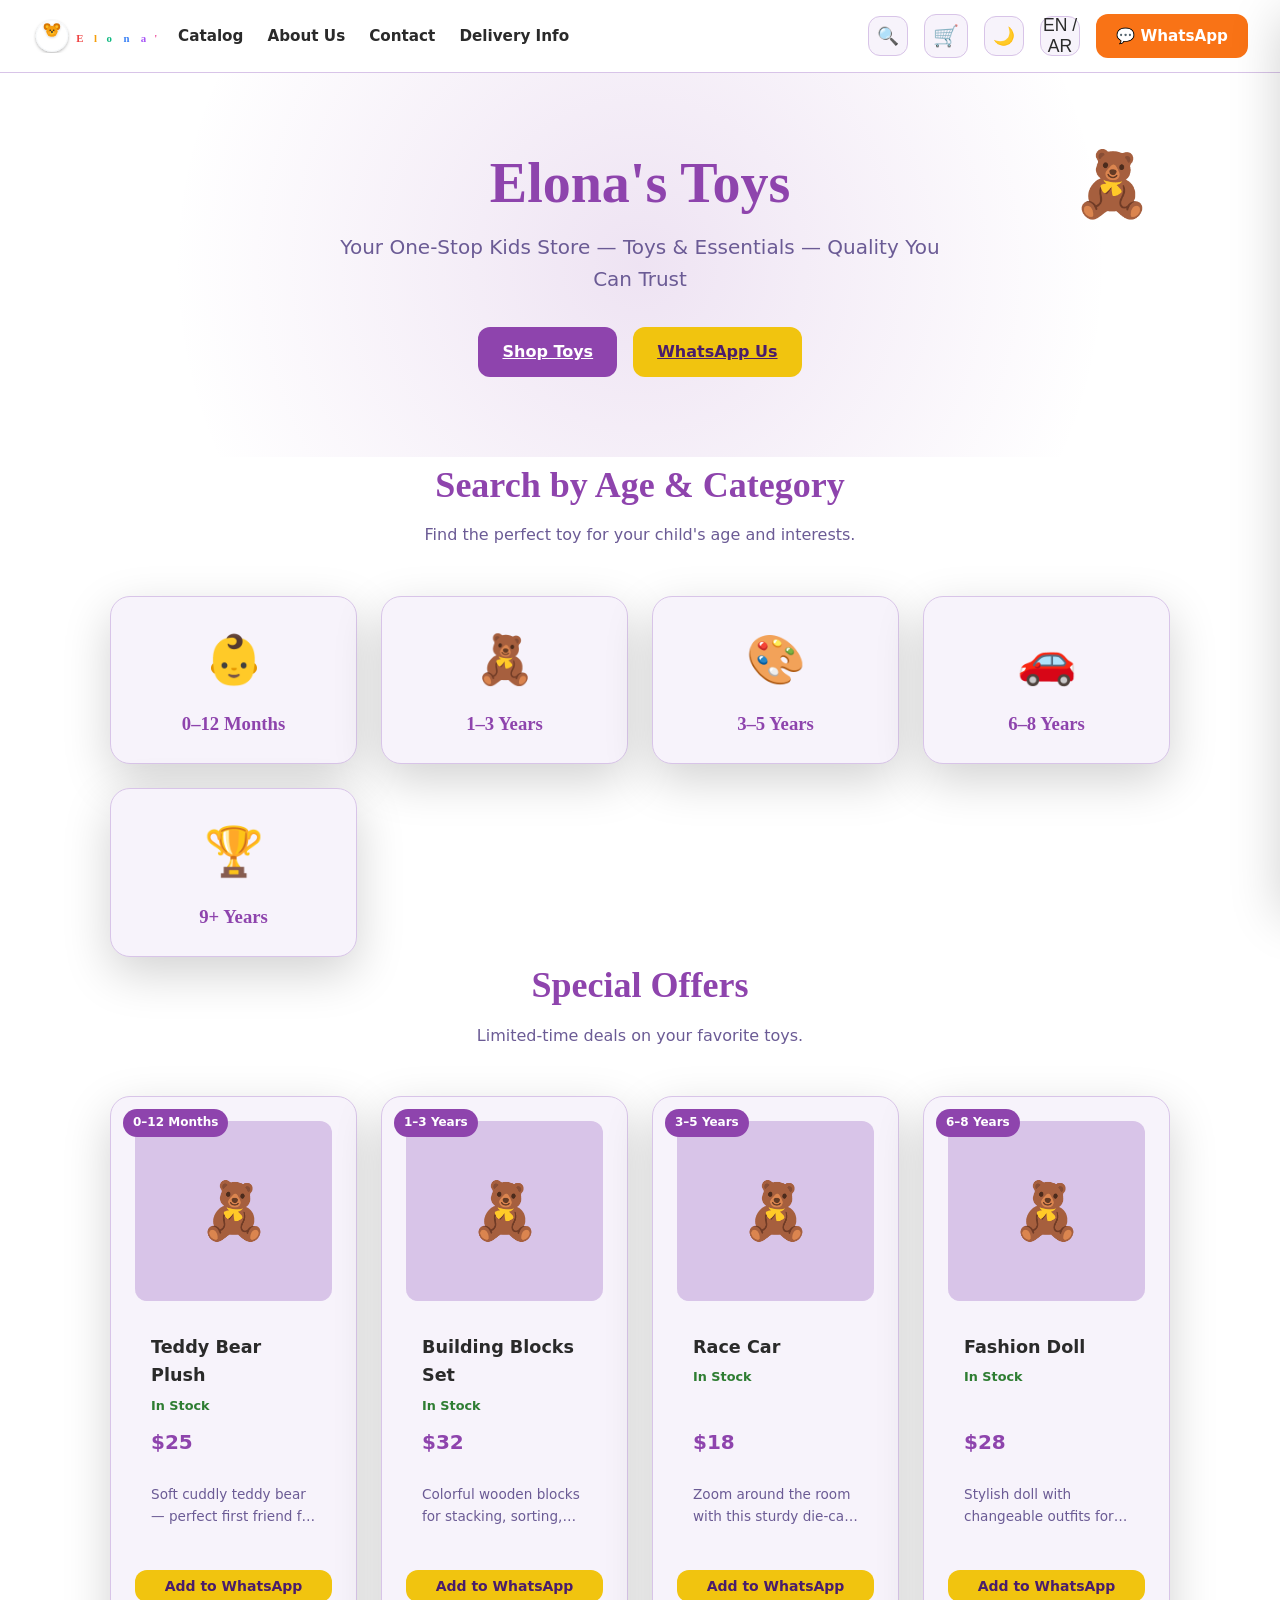
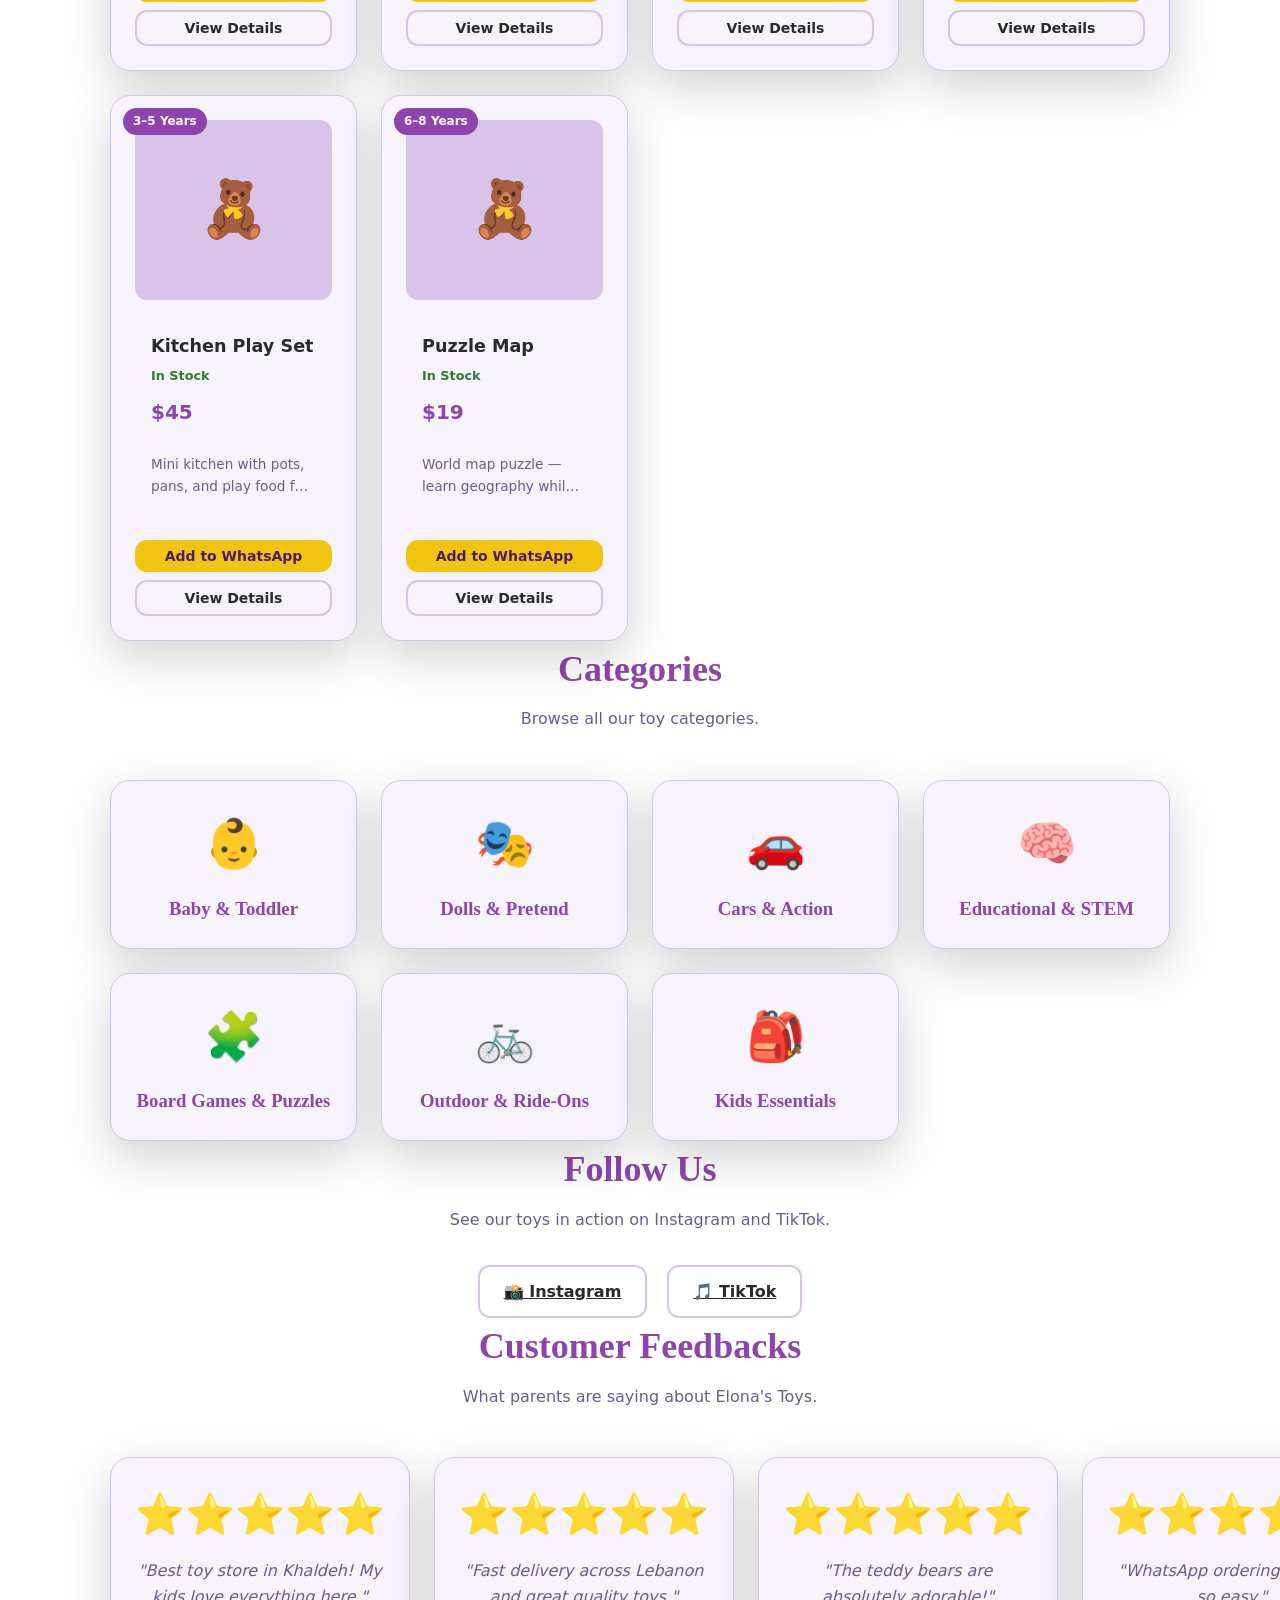
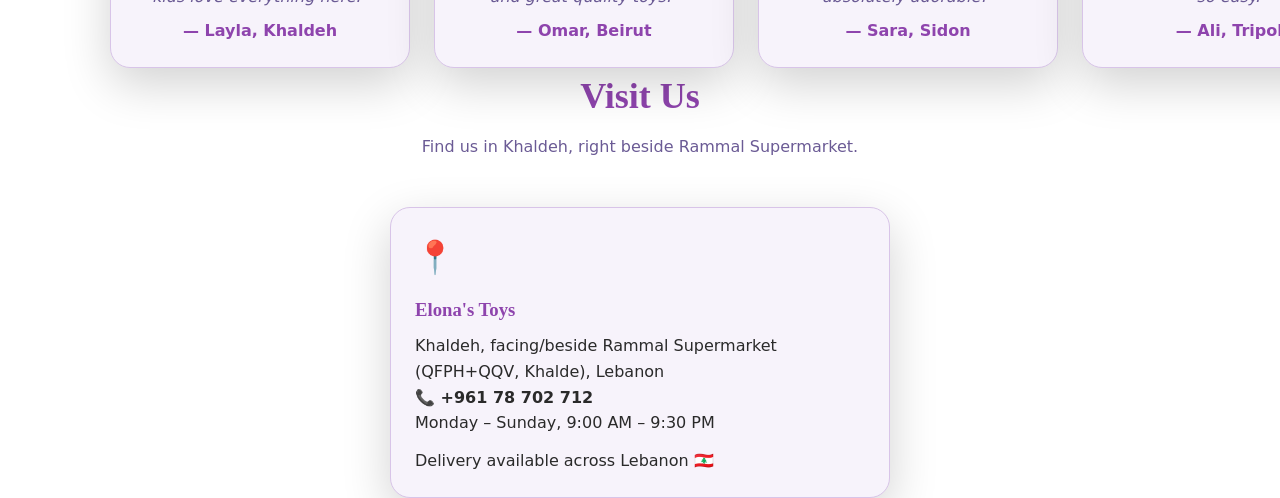
==== 02_PROJECTS/elonas-toys-website/index.html @ 21463b40 "feat: Prototype 8 — improved bear logo SVG, removed duplicated header text" ====
<!DOCTYPE html>
<html lang="en">
<head>
<meta charset="UTF-8">
<meta name="viewport" content="width=device-width, initial-scale=1.0">
<title>Elona's Toys — Your One-Stop Kids Store</title>
<link rel="preconnect" href="https://fonts.googleapis.com">
<link rel="preconnect" href="https://fonts.gstatic.com" crossorigin>
<link href="https://fonts.googleapis.com/css2?family=Permanent+Marker&family=Cairo:wght@400;700&family=Lalezar&display=swap" rel="stylesheet">
<link rel="stylesheet" href="style.css">
<link rel="icon" type="image/svg+xml" href="data:image/svg+xml,%3Csvg xmlns='http://www.w3.org/2000/svg' viewBox='0 0 100 100'%3E%3Ccircle cx='50' cy='50' r='45' fill='white'/%3E%3Ctext x='50' y='60' font-size='50' text-anchor='middle' font-family='Arial'%3E%3C%2Ftext%3E%3C%2Fsvg%3E">
</head>
<body>
<!-- Header -->
<header>
  <div class="header-left">
    <a href="index.html" class="logo">
      <img src="assets/logo.svg" alt="Elona's Toys logo">
    </a>
    <nav class="nav-links">
      <a href="catalog.html" data-i18n="nav.catalog">Catalog</a>
      <a href="about.html" data-i18n="nav.about">About Us</a>
      <a href="contact.html" data-i18n="nav.contact">Contact</a>
      <a href="delivery.html" data-i18n="nav.delivery">Delivery Info</a>
    </nav>
  </div>
  <div class="header-right">
    <button class="search-trigger" id="searchTrigger" title="Search">🔍</button>
    <div class="cart-badge" id="cartBadge" title="Your Cart">🛒<span class="cart-count" id="cartCount">0</span></div>
    <button class="theme-toggle" id="themeToggle" title="Dark/Light Mode">🌙</button>
    <button class="lang-toggle" id="langToggle" title="English / Arabic">EN / AR</button>
    <a href="https://wa.me/96178702712" class="whatsapp-cta" target="_blank">💬 WhatsApp</a>
    <button class="mobile-menu-toggle" title="Menu">☰</button>
  </div>
</header>

<!-- Hero -->
<section class="hero">
  <div class="hero-bg"></div>
  <div class="hero-content">
    <h1 data-i18n="hero.title">Elona's Toys</h1>
    <p data-i18n="hero.tagline">Your One-Stop Kids Store — Toys & Essentials — Quality You Can Trust</p>
    <div class="hero-actions">
      <a href="catalog.html" class="btn btn-primary" data-i18n="hero.shop">Shop Toys</a>
      <a href="https://wa.me/96178702712" class="btn btn-accent" target="_blank" data-i18n="hero.whatsapp">WhatsApp Us</a>
    </div>
  </div>
  <div class="mascot-bob">🧸</div>
</section>

<!-- Search by Age & Category -->
<section class="py-48 container">
  <div class="section-header mb-48">
    <h2 data-i18n="section.search">Search by Age &amp; Category</h2>
    <p>Find the perfect toy for your child's age and interests.</p>
  </div>
  <div class="grid grid-cols-4">
    <a href="catalog.html?age=0%20%E2%80%93%2012%20Months" class="card text-center fade-in" style="text-decoration:none; color:inherit;">
      <div style="font-size:3rem; margin-bottom:12px;">👶</div>
      <h3 style="font-family:var(--font-heading); color:var(--color-primary);">0–12 Months</h3>
    </a>
    <a href="catalog.html?age=1%E2%80%933%20Years" class="card text-center fade-in" style="text-decoration:none; color:inherit;">
      <div style="font-size:3rem; margin-bottom:12px;">🧸</div>
      <h3 style="font-family:var(--font-heading); color:var(--color-primary);">1–3 Years</h3>
    </a>
    <a href="catalog.html?age=3%E2%80%935%20Years" class="card text-center fade-in" style="text-decoration:none; color:inherit;">
      <div style="font-size:3rem; margin-bottom:12px;">🎨</div>
      <h3 style="font-family:var(--font-heading); color:var(--color-primary);">3–5 Years</h3>
    </a>
    <a href="catalog.html?age=6%E2%80%938%20Years" class="card text-center fade-in" style="text-decoration:none; color:inherit;">
      <div style="font-size:3rem; margin-bottom:12px;">🚗</div>
      <h3 style="font-family:var(--font-heading); color:var(--color-primary);">6–8 Years</h3>
    </a>
    <a href="catalog.html?age=9%2B%20Years" class="card text-center fade-in" style="text-decoration:none; color:inherit;">
      <div style="font-size:3rem; margin-bottom:12px;">🏆</div>
      <h3 style="font-family:var(--font-heading); color:var(--color-primary);">9+ Years</h3>
    </a>
  </div>
</section>

<!-- Special Offers -->
<section class="py-48 container">
  <div class="section-header mb-48">
    <h2 data-i18n="section.special">Special Offers</h2>
    <p>Limited-time deals on your favorite toys.</p>
  </div>
  <div class="grid grid-cols-4" id="specialOffers">
    <!-- Populated by JS -->
  </div>
</section>

<!-- Categories -->
<section class="py-48 container">
  <div class="section-header mb-48">
    <h2 data-i18n="section.categories">Categories</h2>
    <p>Browse all our toy categories.</p>
  </div>
  <div class="grid grid-cols-4">
    <a href="catalog.html?category=Baby%20%26%20Toddler" class="card text-center fade-in" style="text-decoration:none; color:inherit;">
      <div style="font-size:3rem; margin-bottom:12px;">👶</div>
      <h3 style="font-family:var(--font-heading); color:var(--color-primary);">Baby &amp; Toddler</h3>
    </a>
    <a href="catalog.html?category=Dolls%20%26%20Pretend%20Play" class="card text-center fade-in" style="text-decoration:none; color:inherit;">
      <div style="font-size:3rem; margin-bottom:12px;">🎭</div>
      <h3 style="font-family:var(--font-heading); color:var(--color-primary);">Dolls &amp; Pretend</h3>
    </a>
    <a href="catalog.html?category=Cars%20%26%20Action" class="card text-center fade-in" style="text-decoration:none; color:inherit;">
      <div style="font-size:3rem; margin-bottom:12px;">🚗</div>
      <h3 style="font-family:var(--font-heading); color:var(--color-primary);">Cars &amp; Action</h3>
    </a>
    <a href="catalog.html?category=Educational%20%26%20STEM" class="card text-center fade-in" style="text-decoration:none; color:inherit;">
      <div style="font-size:3rem; margin-bottom:12px;">🧠</div>
      <h3 style="font-family:var(--font-heading); color:var(--color-primary);">Educational &amp; STEM</h3>
    </a>
    <a href="catalog.html?category=Board%20Games%20%26%20Puzzles" class="card text-center fade-in" style="text-decoration:none; color:inherit;">
      <div style="font-size:3rem; margin-bottom:12px;">🧩</div>
      <h3 style="font-family:var(--font-heading); color:var(--color-primary);">Board Games &amp; Puzzles</h3>
    </a>
    <a href="catalog.html?category=Outdoor%20%26%20Ride-Ons" class="card text-center fade-in" style="text-decoration:none; color:inherit;">
      <div style="font-size:3rem; margin-bottom:12px;">🚲</div>
      <h3 style="font-family:var(--font-heading); color:var(--color-primary);">Outdoor &amp; Ride-Ons</h3>
    </a>
    <a href="catalog.html?category=Kids%20Essentials" class="card text-center fade-in" style="text-decoration:none; color:inherit;">
      <div style="font-size:3rem; margin-bottom:12px;">🎒</div>
      <h3 style="font-family:var(--font-heading); color:var(--color-primary);">Kids Essentials</h3>
    </a>
  </div>
</section>

<!-- Socials -->
<section class="py-48 container text-center">
  <div class="section-header mb-32">
    <h2 data-i18n="section.socials">Follow Us</h2>
    <p>See our toys in action on Instagram and TikTok.</p>
  </div>
  <div style="display:flex; gap:20px; justify-content:center; flex-wrap:wrap;">
    <a href="https://instagram.com/elonastoys" class="btn btn-ghost" target="_blank">📸 Instagram</a>
    <a href="https://tiktok.com/@elonastoys" class="btn btn-ghost" target="_blank">🎵 TikTok</a>
  </div>
</section>

<!-- Customer Feedbacks -->
<section class="py-48 container">
  <div class="section-header mb-48">
    <h2 data-i18n="section.feedback">Customer Feedbacks</h2>
    <p>What parents are saying about Elona's Toys.</p>
  </div>
  <div class="grid grid-cols-4">
    <div class="card text-center fade-in">
      <div style="font-size:2.5rem; margin-bottom:12px;">⭐⭐⭐⭐⭐</div>
      <p style="font-style:italic; color:var(--color-text-muted);">"Best toy store in Khaldeh! My kids love everything here."</p>
      <p style="font-weight:700; color:var(--color-primary); margin-top:8px;">— Layla, Khaldeh</p>
    </div>
    <div class="card text-center fade-in">
      <div style="font-size:2.5rem; margin-bottom:12px;">⭐⭐⭐⭐⭐</div>
      <p style="font-style:italic; color:var(--color-text-muted);">"Fast delivery across Lebanon and great quality toys."</p>
      <p style="font-weight:700; color:var(--color-primary); margin-top:8px;">— Omar, Beirut</p>
    </div>
    <div class="card text-center fade-in">
      <div style="font-size:2.5rem; margin-bottom:12px;">⭐⭐⭐⭐⭐</div>
      <p style="font-style:italic; color:var(--color-text-muted);">"The teddy bears are absolutely adorable!"</p>
      <p style="font-weight:700; color:var(--color-primary); margin-top:8px;">— Sara, Sidon</p>
    </div>
    <div class="card text-center fade-in">
      <div style="font-size:2.5rem; margin-bottom:12px;">⭐⭐⭐⭐⭐</div>
      <p style="font-style:italic; color:var(--color-text-muted);">"WhatsApp ordering made it so easy."</p>
      <p style="font-weight:700; color:var(--color-primary); margin-top:8px;">— Ali, Tripoli</p>
    </div>
  </div>
</section>

<!-- Location -->
<section class="py-48 container">
  <div class="section-header mb-48">
    <h2 data-i18n="section.location">Visit Us</h2>
    <p>Find us in Khaldeh, right beside Rammal Supermarket.</p>
  </div>
  <div class="card" style="max-width:500px; margin:0 auto;">
    <div style="font-size:2rem; margin-bottom:12px;">📍</div>
    <h3 style="font-family:var(--font-heading); color:var(--color-primary); margin-bottom:8px;">Elona's Toys</h3>
    <p>Khaldeh, facing/beside Rammal Supermarket<br>(QFPH+QQV, Khalde), Lebanon</p>
    <p><strong>📞 +961 78 702 712</strong></p>
    <p>Monday – Sunday, 9:00 AM – 9:30 PM</p>
    <p style="margin-top:12px;">Delivery available across Lebanon 🇱🇧</p>
  </div>
</section>

<!-- Search Modal -->
<div class="modal-overlay" id="modalOverlay">
  <div class="modal">
    <button class="modal-close" id="modalClose">×</button>
    <h2>Search Toys</h2>
    <div class="search-form">
      <input type="text" id="searchInput" placeholder="Search by name, age, or category...">
    </div>
    <div style="font-weight:600; margin-bottom:12px;" data-i18n="filter.age">Filter by Age</div>
    <div class="filter-chips" id="ageFilterContainer"></div>
    <div style="font-weight:600; margin-top:16px; margin-bottom:12px;" data-i18n="filter.category">Filter by Category</div>
    <div class="filter-chips" id="categoryFilterContainer"></div>
  </div>
</div>

<!-- Cart Drawer -->
<div class="cart-drawer" id="cartDrawer">
  <div class="cart-header">
    <h3 data-i18n="cart.title">Your Cart</h3>
    <button class="btn btn-ghost btn-sm" onclick="document.getElementById('cartDrawer').classList.remove('open')">✕</button>
  </div>
  <div class="cart-items" id="cartItems"></div>
  <div class="cart-footer">
    <div class="cart-total">Total: <span id="cartTotal">$0</span></div>
    <button class="btn btn-accent w-full mb-16" id="whatsappCheckout" data-i18n="cart.checkout">Checkout via WhatsApp</button>
    <button class="btn btn-ghost w-full" id="copyNumberBtn" title="Copy WhatsApp number">📋 Copy Number (+961 78 702 712)</button>
  </div>
</div>

<!-- Toast -->
<div class="toast" id="toast">Added to cart 🧸</div>

<script src="app.js"></script>
</body>
</html>
---- 02_PROJECTS/elonas-toys-website/style.css ----
/* =========================================
   Elona's Toys — Design System
   Plum Purple #8E44AD | Gold #F1C40F | Orange #F97316
   Light / Dark theme support
   ========================================= */

:root {
  /* Light mode (default) */
  --color-bg: #FFFFFF;
  --color-surface: #F7F3FB;
  --color-border: #D8C4E8;
  --color-text: #2A2A2A;
  --color-text-muted: #6B5B95;
  --color-primary: #8E44AD;
  --color-primary-hover: #6D3197;
  --color-accent: #F1C40F;
  --color-accent-hover: #D4AC0D;
  --color-mascot: #F97316;
  --color-shadow: 0 16px 48px rgba(0,0,0,0.18);
  --color-shadow-hover: 0 20px 40px rgba(0,0,0,0.22);
  --radius: 20px;
  --radius-sm: 12px;
  --transition: 0.25s ease;
  --font-heading: "Permanent Marker", cursive;
  --font-body: system-ui, -apple-system, BlinkMacSystemFont, "Segoe UI", Roboto, "Helvetica Neue", Arial, sans-serif;
}

/* Dark mode */
[data-theme="dark"] {
  --color-bg: #1A0B2E;
  --color-surface: #2A1B3E;
  --color-border: #6B4FA1;
  --color-text: #F8F5FF;
  --color-text-muted: #B39DD9;
  --color-primary: #B37FE0;
  --color-primary-hover: #C99BE8;
  --color-accent: #F1C40F;
  --color-accent-hover: #D4AC0D;
  --color-mascot: #F97316;
  --color-shadow: 0 16px 48px rgba(0,0,0,0.45);
  --color-shadow-hover: 0 20px 40px rgba(0,0,0,0.55);
}

/* RTL support */
[dir="rtl"] {
  direction: rtl;
}

/* Reset */
* { box-sizing: border-box; margin: 0; padding: 0; }
html { scroll-behavior: smooth; }
body {
  font-family: var(--font-body);
  background: var(--color-bg);
  color: var(--color-text);
  line-height: 1.6;
  transition: background 0.3s, color 0.3s;
}

/* Typography */
h1, h2, h3, .font-heading {
  font-family: var(--font-heading);
  color: var(--color-primary);
}

/* Arabic typography */
[lang="ar"] h1, [lang="ar"] h2, [lang="ar"] h3, [lang="ar"] .font-heading {
  font-family: "Cairo", "Lalezar", var(--font-heading);
}
[lang="ar"] body {
  font-family: "Cairo", "Lalezar", var(--font-body);
}

/* Buttons */
.btn {
  display: inline-flex;
  align-items: center;
  gap: 8px;
  padding: 12px 24px;
  border-radius: var(--radius-sm);
  border: none;
  font-family: inherit;
  font-size: 1rem;
  font-weight: 700;
  cursor: pointer;
  transition: transform 0.1s, background 0.2s;
}
.btn:active { transform: scale(0.95); }
.btn-primary { background: var(--color-primary); color: #fff; }
.btn-primary:hover { background: var(--color-primary-hover); }
.btn-accent { background: var(--color-accent); color: #4a1d6b; }
.btn-accent:hover { background: var(--color-accent-hover); }
.btn-ghost { background: transparent; color: var(--color-text); border: 2px solid var(--color-border); }
.btn-ghost:hover { background: var(--color-surface); }
.btn-sm { padding: 8px 16px; font-size: 0.875rem; }

/* Header */
header {
  display: flex;
  align-items: center;
  justify-content: space-between;
  padding: 14px 32px;
  background: var(--color-bg);
  border-bottom: 1px solid var(--color-border);
  position: sticky;
  top: 0;
  z-index: 100;
  transition: background 0.3s, border-color 0.3s;
}
.header-left, .header-right {
  display: flex;
  align-items: center;
  gap: 16px;
}
.logo {
  text-decoration: none;
  display: inline-flex;
  align-items: center;
  gap: 8px;
}
.logo img {
  width: 130px;
  height: auto;
  display: block;
}
.logo .bear-icon { display: none; }

/* Multicolor brand text — matches the Instagram profile logo */
.brand-text {
  font-family: var(--font-heading);
  font-weight: 700;
  display: inline-flex;
}
.brand-text .c1 { color: #dc2626; }
.brand-text .c2 { color: #f59e0b; }
.brand-text .c3 { color: #10b981; }
.brand-text .c4 { color: #3b82f6; }
.brand-text .c5 { color: #a855f7; }
.brand-text .c6 { color: #ec4899; }
.brand-text .c7 { color: #ffffff; }
.brand-text .c8 { color: #dc2626; }
.brand-text .c9 { color: #10b981; }
.brand-text .c10 { color: #3b82f6; }
.brand-text .c11 { color: #a855f7; }
.nav-links { display: flex; gap: 24px; }
.nav-links a {
  color: var(--color-text);
  text-decoration: none;
  font-weight: 600;
  font-size: 0.95rem;
  transition: color 0.2s;
}
.nav-links a:hover { color: var(--color-primary); }
.toggles { display: flex; gap: 10px; align-items: center; }
.theme-toggle, .lang-toggle, .search-trigger {
  background: var(--color-surface);
  border: 1px solid var(--color-border);
  color: var(--color-text);
  width: 40px;
  height: 40px;
  border-radius: var(--radius-sm);
  cursor: pointer;
  display: flex;
  align-items: center;
  justify-content: center;
  font-size: 1.1rem;
  transition: all 0.2s;
}
.theme-toggle:hover, .lang-toggle:hover, .search-trigger:hover {
  border-color: var(--color-primary);
  background: var(--color-primary);
  color: #fff;
}
.cart-badge {
  position: relative;
  background: var(--color-surface);
  border: 1px solid var(--color-border);
  color: var(--color-text);
  width: 44px;
  height: 44px;
  border-radius: var(--radius-sm);
  cursor: pointer;
  display: flex;
  align-items: center;
  justify-content: center;
  font-size: 1.3rem;
  transition: all 0.2s;
}
.cart-badge:hover { border-color: var(--color-primary); background: var(--color-primary); color: #fff; }
.cart-count {
  position: absolute; top: -4px; right: -4px;
  background: var(--color-accent); color: #4a1d6b;
  font-size: 0.75rem; font-weight: 700;
  width: 18px; height: 18px; border-radius: 50%;
  display: flex; align-items: center; justify-content: center;
}
.whatsapp-cta {
  background: var(--color-mascot);
  color: #fff;
  padding: 10px 20px;
  border-radius: var(--radius-sm);
  text-decoration: none;
  font-weight: 700;
  font-size: 0.95rem;
  transition: background 0.2s, transform 0.1s;
  white-space: nowrap;
}
.whatsapp-cta:hover { background: #E85D1E; transform: translateY(-1px); }
.whatsapp-cta:active { transform: scale(0.97); }

/* Mobile nav toggle */
.mobile-menu-toggle {
  display: none;
  background: none;
  border: none;
  color: var(--color-text);
  font-size: 1.5rem;
  cursor: pointer;
}

/* Hero section */
.hero {
  position: relative;
  padding: 80px 32px;
  text-align: center;
  overflow: hidden;
}
.hero-bg {
  position: absolute; inset: 0;
  background: radial-gradient(circle at 50% 50%, rgba(142,68,173,0.15), transparent 70%);
  z-index: 0;
}
.hero-content { position: relative; z-index: 1; max-width: 900px; margin: 0 auto; }
.hero h1 { font-size: 3.5rem; margin-bottom: 16px; line-height: 1.1; }
.hero p { font-size: 1.25rem; color: var(--color-text-muted); margin-bottom: 32px; max-width: 600px; margin-left: auto; margin-right: auto; }
.hero-actions { display: flex; gap: 16px; justify-content: center; flex-wrap: wrap; }
.mascot-bob {
  position: absolute; top: 60px; right: 10%;
  font-size: 4rem;
  animation: bob 4s ease-in-out infinite;
  pointer-events: none;
  z-index: 1;
}
@keyframes bob {
  0%, 100% { transform: translateY(0); }
  50% { transform: translateY(-18px); }
}

/* Section headers */
.section-header {
  text-align: center;
  margin-bottom: 40px;
}
.section-header h2 {
  font-size: 2.25rem;
  margin-bottom: 8px;
}
.section-header p { color: var(--color-text-muted); }

/* Cards */
.card {
  background: var(--color-surface);
  border: 1px solid var(--color-border);
  border-radius: var(--radius);
  padding: 24px;
  box-shadow: var(--color-shadow);
  transition: transform 0.25s, box-shadow 0.25s, border-color 0.25s;
}
.card:hover {
  transform: translateY(-8px);
  box-shadow: var(--color-shadow-hover);
  border-color: var(--color-primary);
}
.product-card { display: flex; flex-direction: column; gap: 16px; height: 100%; }
.product-image {
  width: 100%; height: 200px; border-radius: var(--radius-sm);
  background: var(--color-border); display: flex; align-items: center; justify-content: center;
  font-size: 4rem; color: var(--color-mascot); overflow: hidden;
}
.product-image img { width: 100%; height: 100%; object-fit: cover; }
.product-badge {
  display: inline-block; padding: 4px 10px; border-radius: 999px; font-size: 0.75rem; font-weight: 700;
  background: var(--color-primary); color: #fff;
}
.product-stock { font-size: 0.85rem; font-weight: 600; }
.product-stock.in-stock { color: #2E7D32; }
.product-stock.low-stock { color: #F9A825; }
.product-stock.out-stock { color: #C62828; }
.product-name { font-size: 1.15rem; font-weight: 700; margin-bottom: 4px; }
.product-price { font-size: 1.25rem; font-weight: 700; color: var(--color-primary); }
.product-actions { margin-top: auto; }

/* Grids */
.grid { display: grid; gap: 24px; }
.grid-cols-2 { grid-template-columns: repeat(2, 1fr); }
.grid-cols-3 { grid-template-columns: repeat(3, 1fr); }
.grid-cols-4 { grid-template-columns: repeat(4, 1fr); }

/* Search modal */
.modal-overlay {
  position: fixed; inset: 0; background: rgba(0,0,0,0.55);
  display: none; align-items: center; justify-content: center;
  z-index: 200; backdrop-filter: blur(4px);
  animation: slideIn 0.35s ease-out forwards;
}
.modal-overlay.open { display: flex; }
.modal {
  background: var(--color-bg);
  border: 1px solid var(--color-border);
  border-radius: var(--radius);
  padding: 32px;
  max-width: 520px;
  width: 90%;
  box-shadow: var(--color-shadow);
  animation: slideIn 0.35s ease-out forwards;
}
@keyframes slideIn {
  from { transform: translateY(-30px); opacity: 0; }
  to { transform: translateY(0); opacity: 1; }
}
.modal-close {
  position: absolute; top: 16px; right: 16px;
  background: none; border: none; font-size: 1.5rem; cursor: pointer; color: var(--color-text-muted);
}
.modal h2 { margin-bottom: 20px; font-size: 1.75rem; }
.search-form { display: flex; gap: 10px; margin-bottom: 24px; }
.search-form input { flex: 1; padding: 12px 16px; border-radius: var(--radius-sm); border: 1px solid var(--color-border); background: var(--color-surface); color: var(--color-text); font-size: 1rem; }
.filter-chips { display: flex; gap: 8px; flex-wrap: wrap; margin-bottom: 20px; }
.chip {
  padding: 8px 14px; border-radius: 999px; border: 1px solid var(--color-border);
  background: var(--color-surface); color: var(--color-text); cursor: pointer;
  font-size: 0.9rem; transition: all 0.2s;
}
.chip.active { background: var(--color-primary); color: #fff; border-color: var(--color-primary); }
.chip:hover { border-color: var(--color-primary); }

/* Product description — hidden by default, expanded on View Details */
.product-desc.collapsed {
  display: none !important;
}
.product-desc:not(.collapsed) {
  display: block;
}

/* View toggle — segmented control */
.view-toggle {
  display: inline-flex;
  gap: 0;
  background: var(--color-surface);
  border: 1px solid var(--color-border);
  border-radius: var(--radius-sm);
  padding: 4px;
}
.view-btn {
  background: transparent;
  border: none;
  color: var(--color-text-muted);
  padding: 8px 16px;
  border-radius: var(--radius-sm);
  font-size: 0.9rem;
  font-weight: 600;
  cursor: pointer;
  transition: all 0.2s;
}
.view-btn.active {
  background: var(--color-primary);
  color: #fff;
}
.view-btn:hover:not(.active) {
  color: var(--color-text);
  background: var(--color-border);
}

/* Product card polish */
.product-card {
  border: 1px solid var(--color-border);
  border-radius: var(--radius);
  overflow: hidden;
  background: var(--color-surface);
  box-shadow: var(--color-shadow);
  transition: transform 0.25s, box-shadow 0.25s, border-color 0.25s;
  position: relative;
  display: flex;
  flex-direction: column;
  height: 100%;
}
.product-card:hover {
  transform: translateY(-8px);
  box-shadow: var(--color-shadow-hover);
  border-color: var(--color-primary);
}
.product-image {
  width: 100%;
  height: 180px;
  background: var(--color-border);
  display: flex;
  align-items: center;
  justify-content: center;
  font-size: 3.5rem;
  color: var(--color-mascot);
  overflow: hidden;
  border-bottom: 1px solid var(--color-border);
}
.product-image img { width: 100%; height: 100%; object-fit: cover; }
.product-badge {
  position: absolute;
  top: 12px;
  left: 12px;
  z-index: 2;
  background: var(--color-primary);
  color: #fff;
}
.product-info {
  padding: 16px;
  flex: 1;
  display: flex;
  flex-direction: column;
}
.product-name {
  font-size: 1.1rem;
  font-weight: 700;
  margin-bottom: 6px;
  color: var(--color-text);
}
.product-stock {
  font-size: 0.8rem;
  font-weight: 600;
  margin-bottom: 10px;
}
.product-stock.in-stock { color: #2E7D32; }
.product-stock.low-stock { color: #F9A825; }
.product-stock.out-stock { color: #C62828; }
.product-price {
  font-size: 1.25rem;
  font-weight: 700;
  color: var(--color-primary);
  margin-bottom: 16px;
  margin-top: auto;
}
.product-actions {
  width: 100%;
}
.product-actions .btn {
  width: 100%;
  justify-content: center;
}

/* List view product card */
.list-view {
  display: flex;
  flex-direction: column;
  gap: 12px;
}
.list-view .product-card {
  flex-direction: row;
  height: auto;
}
.list-view .product-image {
  width: 110px;
  height: 110px;
  border-bottom: none;
  border-right: 1px solid var(--color-border);
}
.list-view .product-info {
  padding: 12px 16px;
}
.list-view .product-name { font-size: 1rem; margin-bottom: 4px; }
.list-view .product-stock { margin-bottom: 6px; }
.list-view .product-price { font-size: 1.1rem; margin-bottom: 12px; margin-top: 4px; }
.list-view .product-actions { width: auto; }
.list-view .product-actions .btn {
  width: auto;
  padding: 8px 16px;
}

/* Toast / Copy notification */
.toast {
  position: fixed; bottom: 32px; left: 50%; transform: translateX(-50%) translateY(100px);
  background: var(--color-surface); border: 1px solid var(--color-border); color: var(--color-text);
  padding: 14px 24px; border-radius: var(--radius-sm); box-shadow: var(--color-shadow);
  z-index: 300; display: none; transition: transform 0.3s;
}
.toast.show { transform: translateX(-50%) translateY(0); }

/* Animations */
.fade-in { animation: fadeIn 0.8s ease-out both; }
@keyframes fadeIn {
  from { opacity: 0; transform: translateY(20px); }
  to { opacity: 1; transform: translateY(0); }
}

/* Utilities */
.text-center { text-align: center; }
.mb-8 { margin-bottom: 8px; } .mb-16 { margin-bottom: 16px; } .mb-24 { margin-bottom: 24px; } .mb-32 { margin-bottom: 32px; } .mb-48 { margin-bottom: 48px; }
.py-48 { padding-top: 48px; padding-bottom: 48px; }
.container { max-width: 1100px; margin: 0 auto; padding: 0 20px; }
.hidden { display: none !important; }

/* Cart drawer */
.cart-drawer {
  position: fixed; inset: 0 0 0 auto; width: 400px; max-width: 100vw;
  background: var(--color-bg); border-left: 1px solid var(--color-border);
  box-shadow: var(--color-shadow); z-index: 250;
  transform: translateX(100%); transition: transform 0.3s;
  display: flex; flex-direction: column;
}
.cart-drawer.open { transform: translateX(0); }
.cart-header { padding: 24px; border-bottom: 1px solid var(--color-border); display: flex; justify-content: space-between; align-items: center; }
.cart-items { flex: 1; overflow-y: auto; padding: 20px; }
.cart-empty { text-align: center; padding: 40px; color: var(--color-text-muted); }
.cart-footer { padding: 24px; border-top: 1px solid var(--color-border); }
.cart-total { font-size: 1.25rem; font-weight: 700; margin-bottom: 16px; color: var(--color-primary); }
.cart-item { display: flex; gap: 12px; padding: 12px 0; border-bottom: 1px solid var(--color-border); align-items: center; }
.cart-item .bear { font-size: 2rem; }
.cart-item-info { flex: 1; }
.cart-item-name { font-weight: 700; margin-bottom: 2px; }
.cart-item-price { color: var(--color-primary); font-weight: 600; }
.cart-item-qty { font-size: 0.85rem; color: var(--color-text-muted); }

/* Responsive */
@media (max-width: 900px) {
  .grid-cols-4 { grid-template-columns: repeat(2, 1fr); }
  .grid-cols-3 { grid-template-columns: repeat(2, 1fr); }
}
@media (max-width: 640px) {
  header { padding: 12px 16px; }
  .nav-links { display: none; }
  .mobile-menu-toggle { display: block; }
  .hero h1 { font-size: 2.5rem; }
  .mascot-bob { font-size: 2.5rem; top: 10px; right: 6px; }
  .grid-cols-2, .grid-cols-3, .grid-cols-4 { grid-template-columns: 1fr; }
  .cart-drawer { width: 100vw; }
}
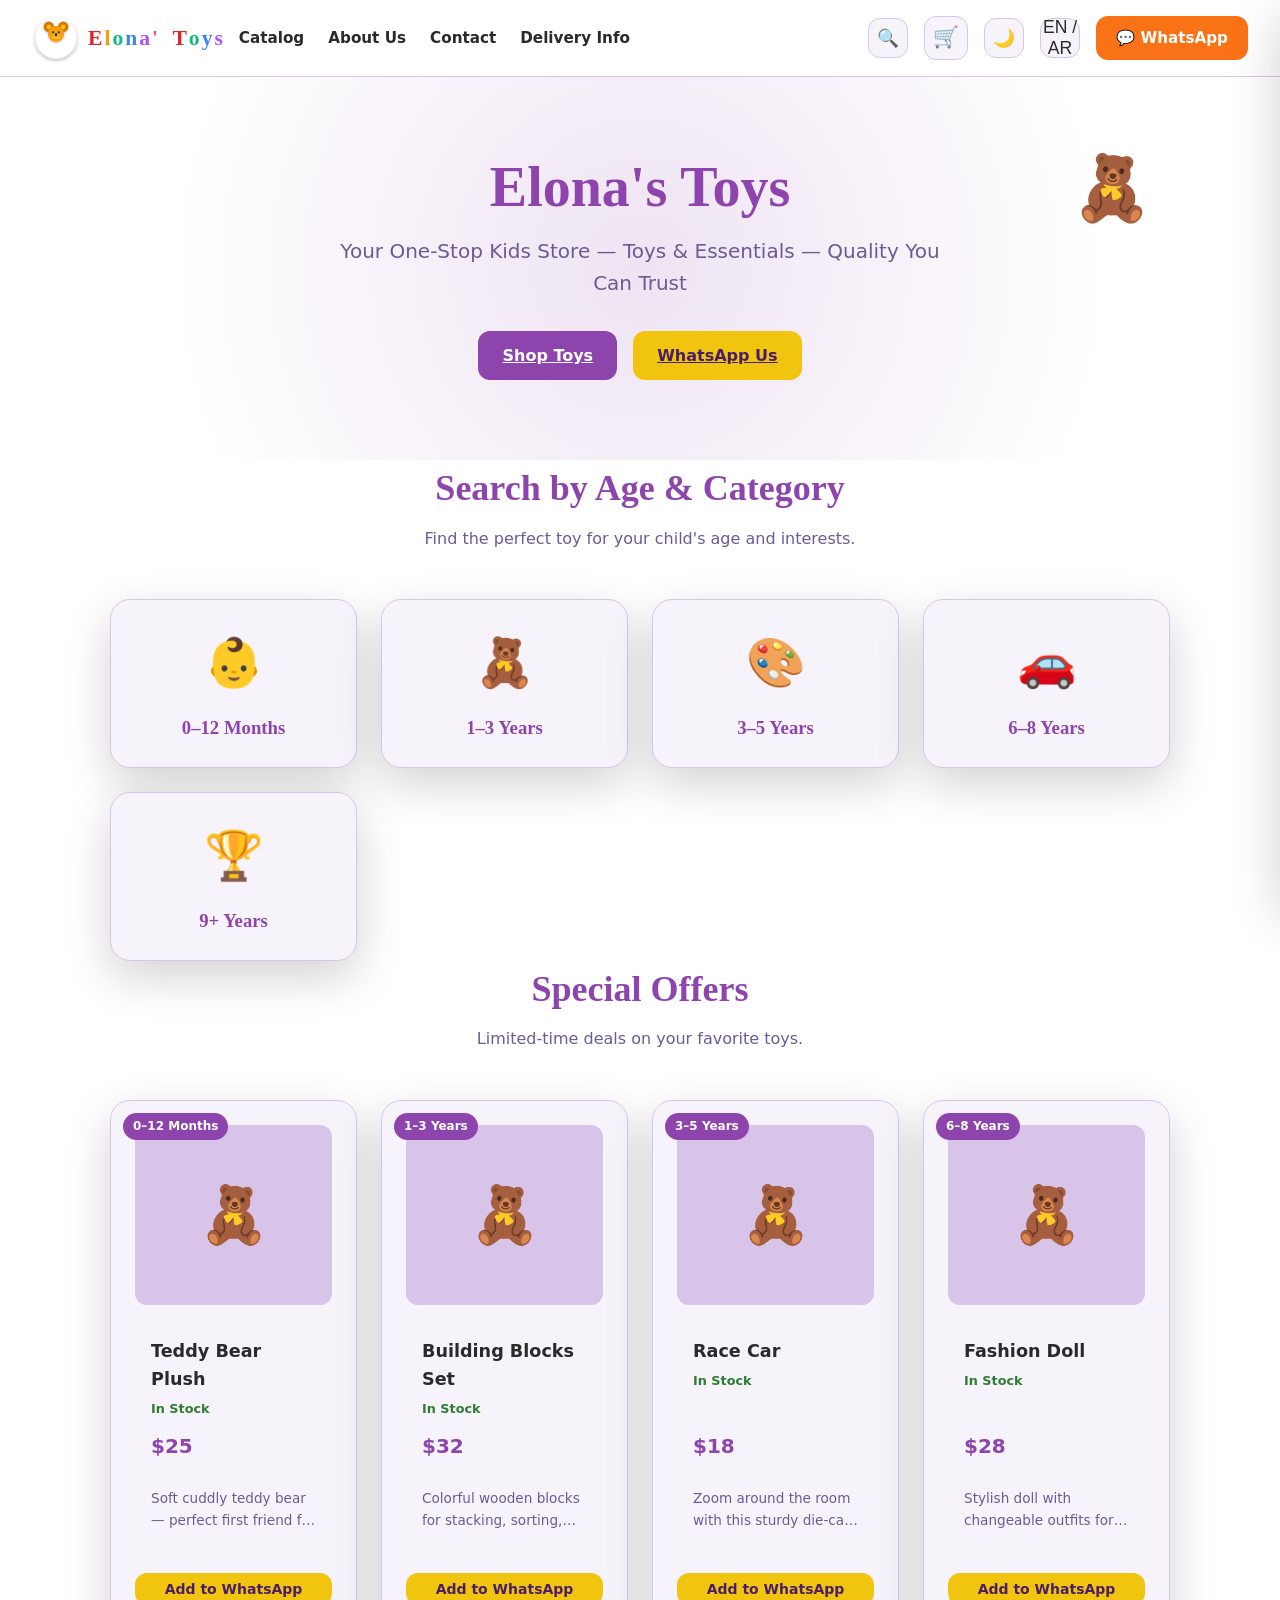
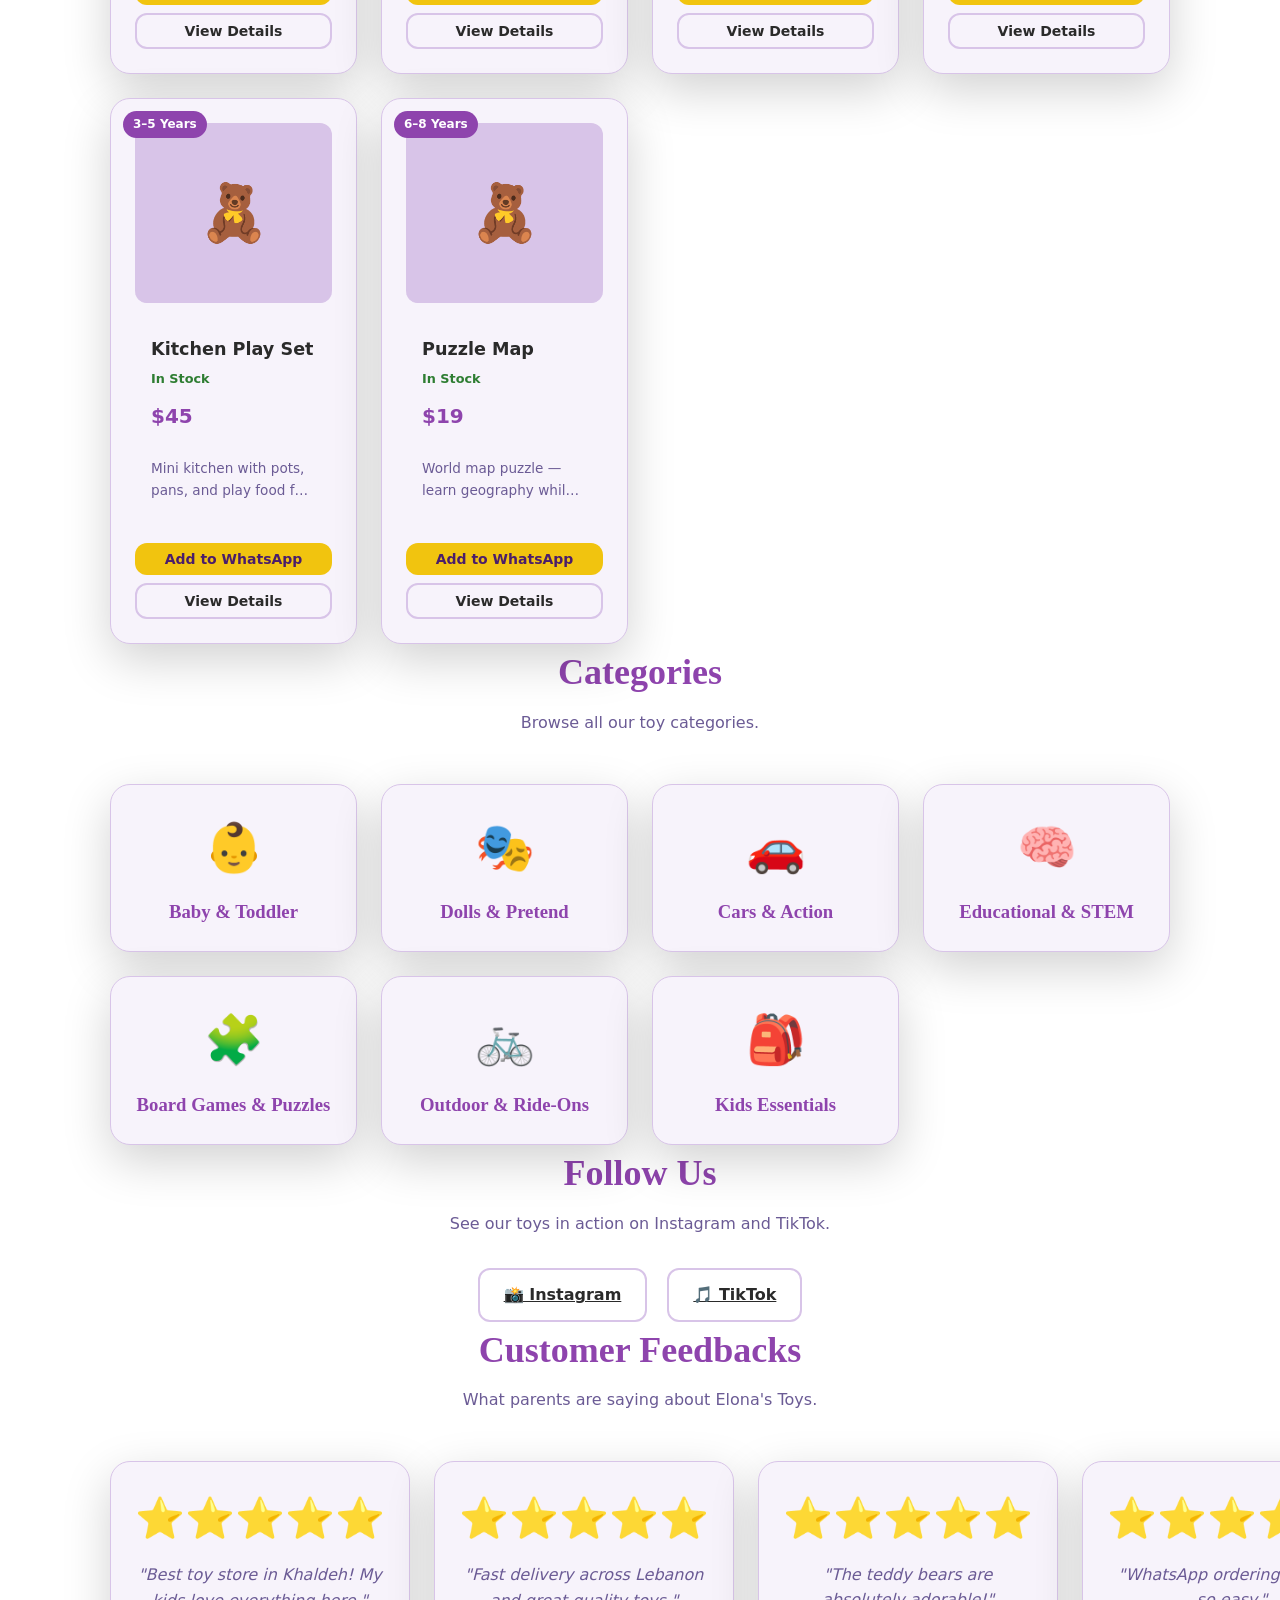
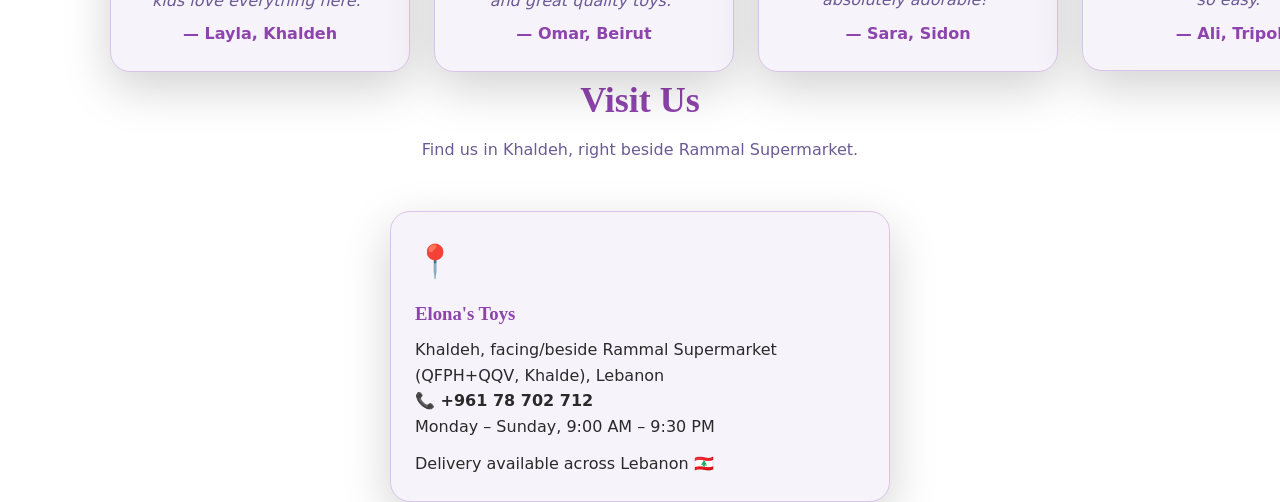
==== commit d40e90c1: "feat: Prototype 9 — bear-only logo SVG with multicolored Elona's Toys text beside it" ====
--- a/02_PROJECTS/elonas-toys-website/index.html
+++ b/02_PROJECTS/elonas-toys-website/index.html
@@ -16,6 +16,10 @@
   <div class="header-left">
     <a href="index.html" class="logo">
       <img src="assets/logo.svg" alt="Elona's Toys logo">
+      <span class="brand-text">
+        <span class="c1">E</span><span class="c2">l</span><span class="c3">o</span><span class="c4">n</span><span class="c5">a</span><span class="c6">'</span><span class="c7">s</span>
+        <span class="c7"> </span><span class="c8">T</span><span class="c9">o</span><span class="c10">y</span><span class="c11">s</span>
+      </span>
     </a>
     <nav class="nav-links">
       <a href="catalog.html" data-i18n="nav.catalog">Catalog</a>
--- a/02_PROJECTS/elonas-toys-website/style.css
+++ b/02_PROJECTS/elonas-toys-website/style.css
@@ -119,7 +119,7 @@
   gap: 8px;
 }
 .logo img {
-  width: 130px;
+  width: 48px;
   height: auto;
   display: block;
 }
@@ -129,7 +129,10 @@
 .brand-text {
   font-family: var(--font-heading);
   font-weight: 700;
+  font-size: 1.35rem;
   display: inline-flex;
+  align-items: center;
+  gap: 2px;
 }
 .brand-text .c1 { color: #dc2626; }
 .brand-text .c2 { color: #f59e0b; }
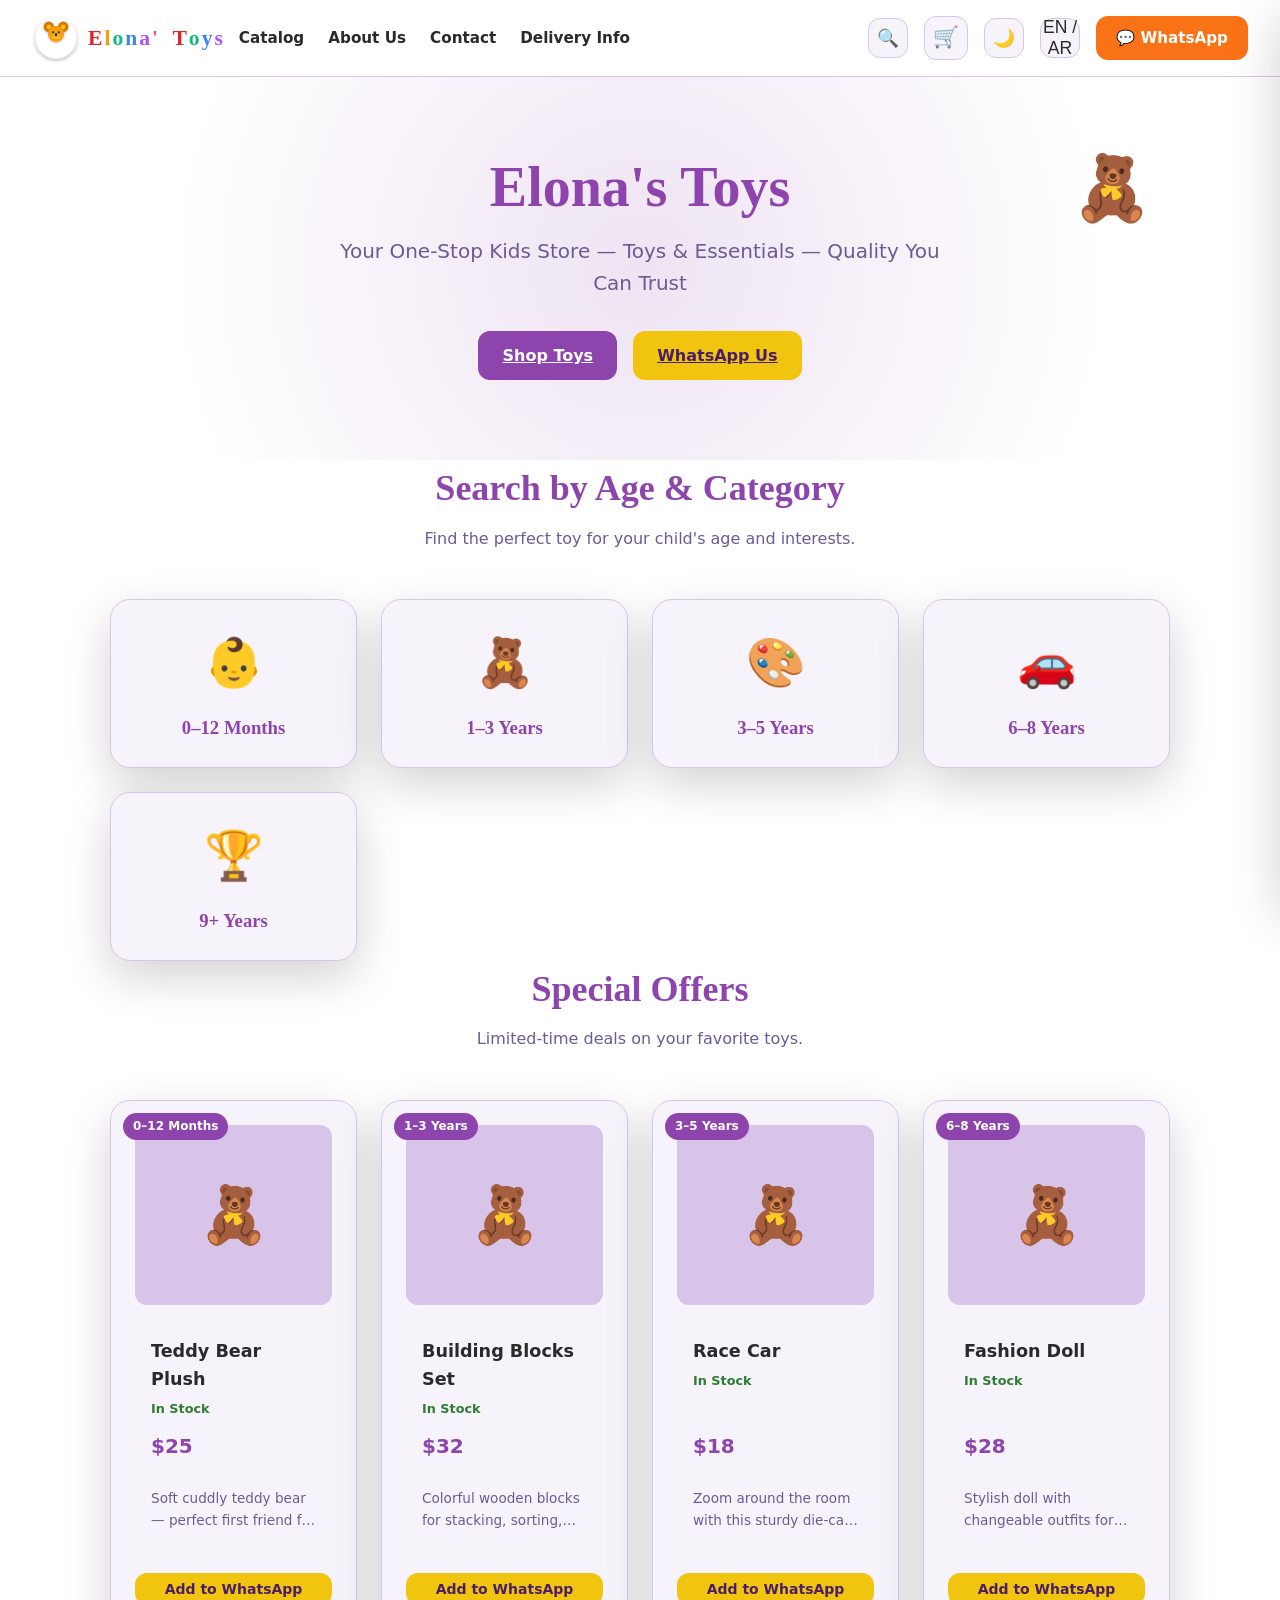
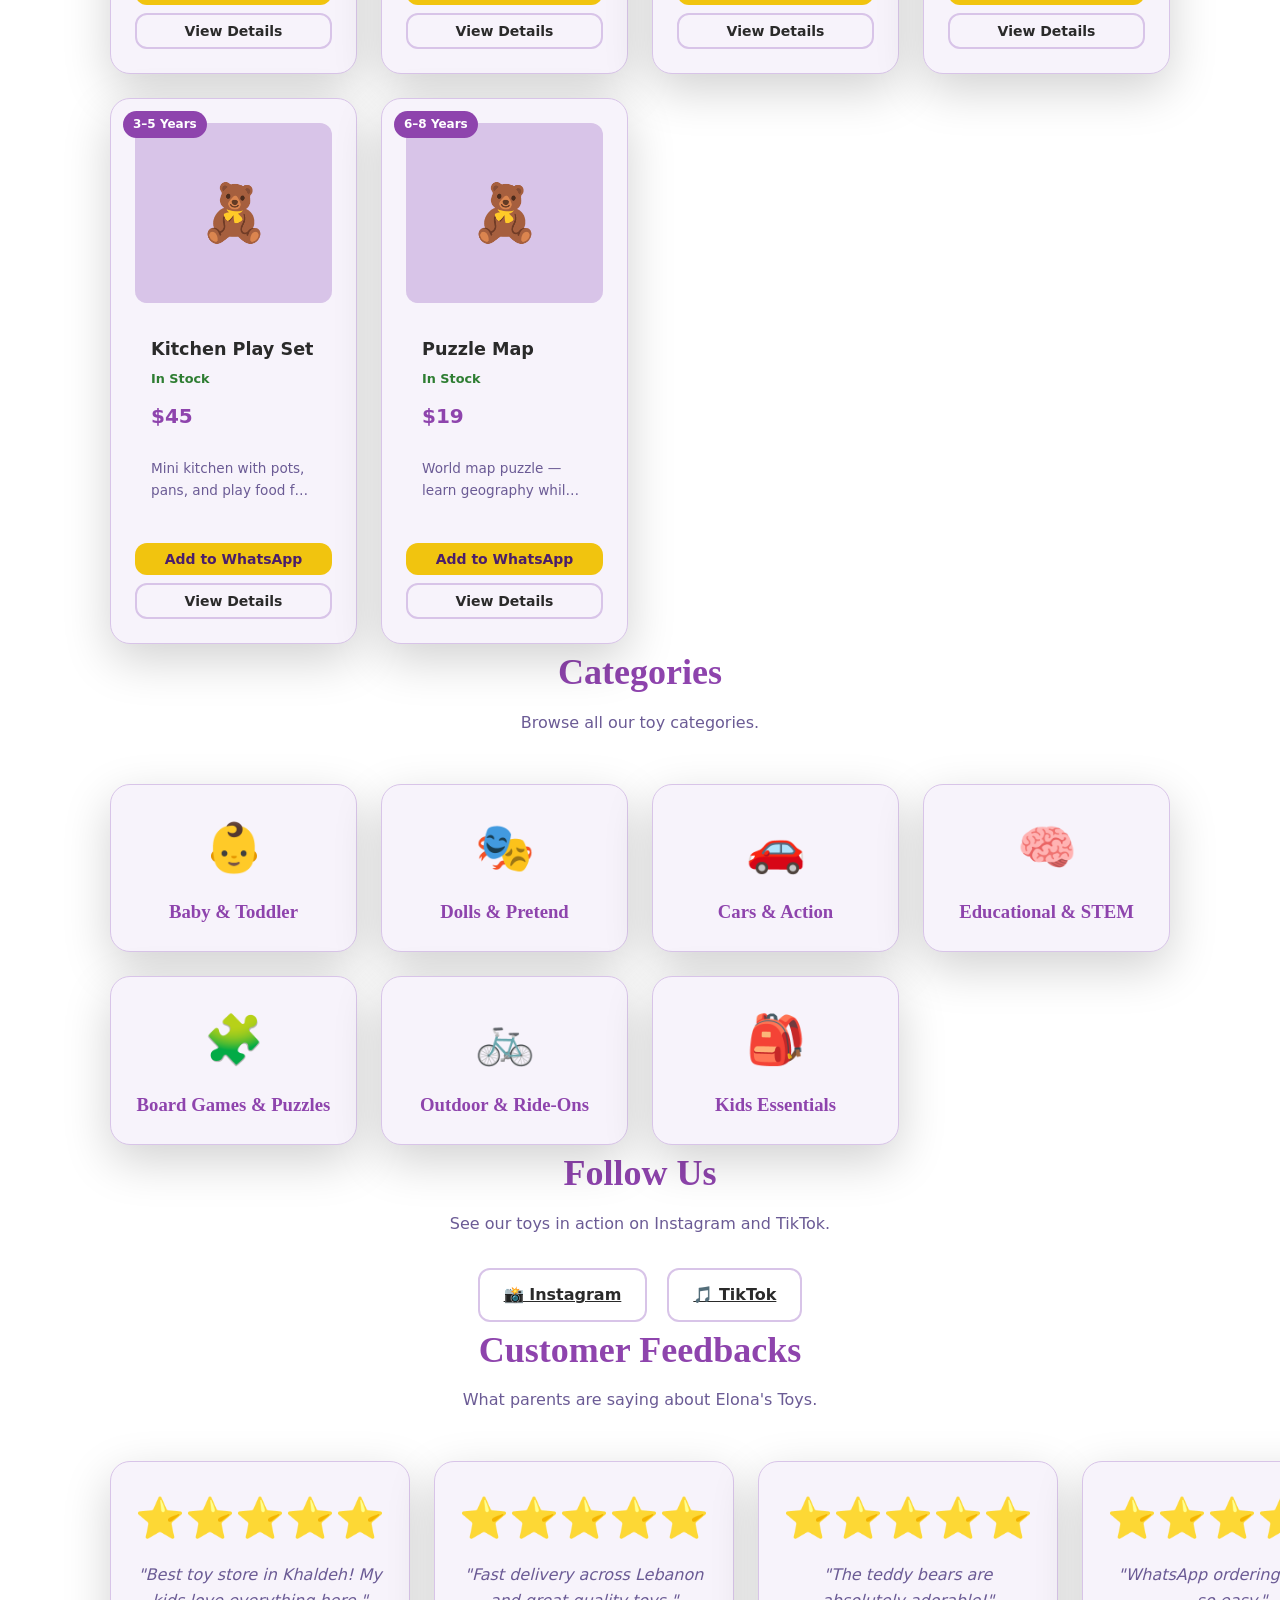
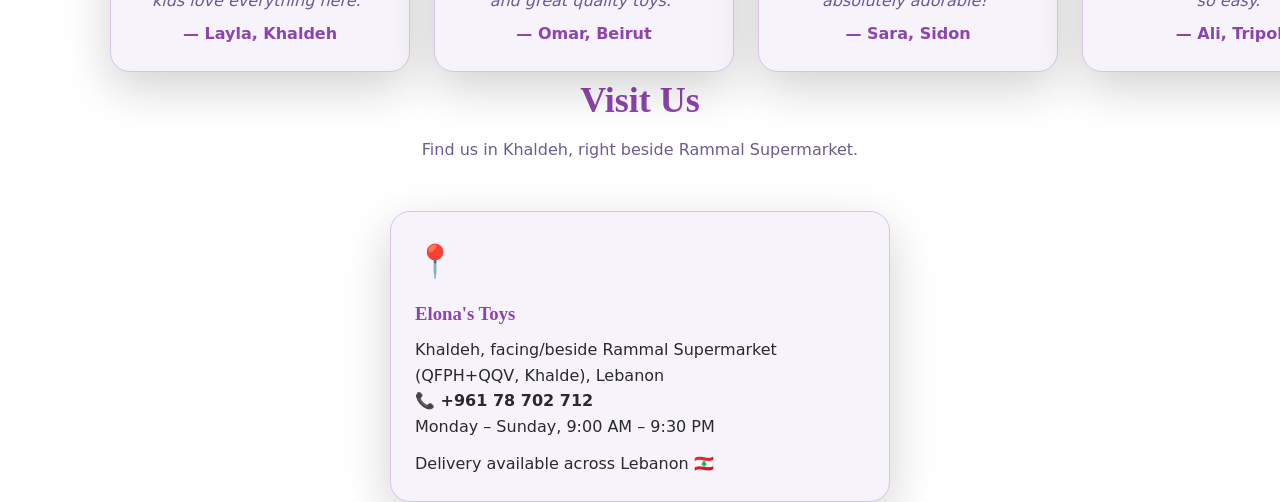
==== commit 5e3497a9: "feat: hero title now matches multicolored logo text style" ====
--- a/02_PROJECTS/elonas-toys-website/index.html
+++ b/02_PROJECTS/elonas-toys-website/index.html
@@ -42,7 +42,10 @@
 <section class="hero">
   <div class="hero-bg"></div>
   <div class="hero-content">
-    <h1 data-i18n="hero.title">Elona's Toys</h1>
+    <h1 class="brand-text" data-i18n="hero.title">
+      <span class="c1">E</span><span class="c2">l</span><span class="c3">o</span><span class="c4">n</span><span class="c5">a</span><span class="c6">'</span><span class="c7">s</span>
+      <span class="c7"> </span><span class="c8">T</span><span class="c9">o</span><span class="c10">y</span><span class="c11">s</span>
+    </h1>
     <p data-i18n="hero.tagline">Your One-Stop Kids Store — Toys & Essentials — Quality You Can Trust</p>
     <div class="hero-actions">
       <a href="catalog.html" class="btn btn-primary" data-i18n="hero.shop">Shop Toys</a>
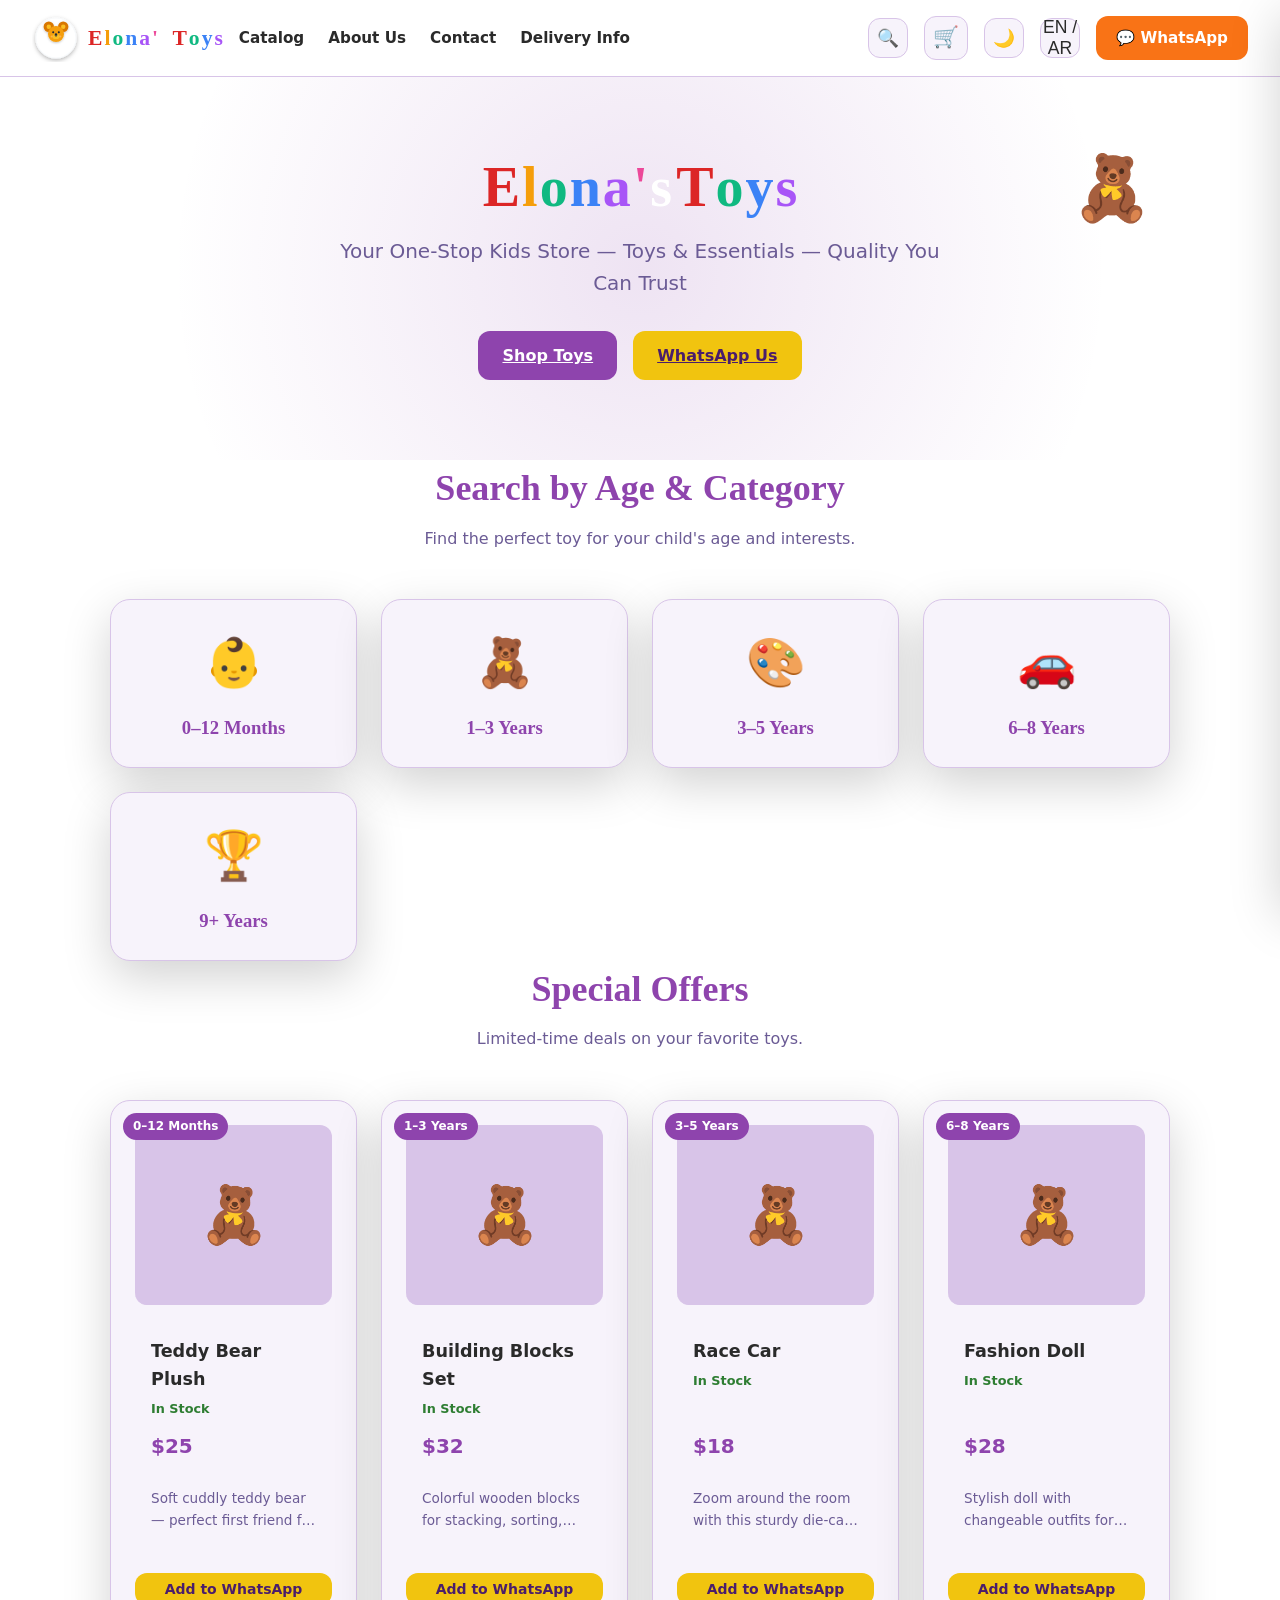
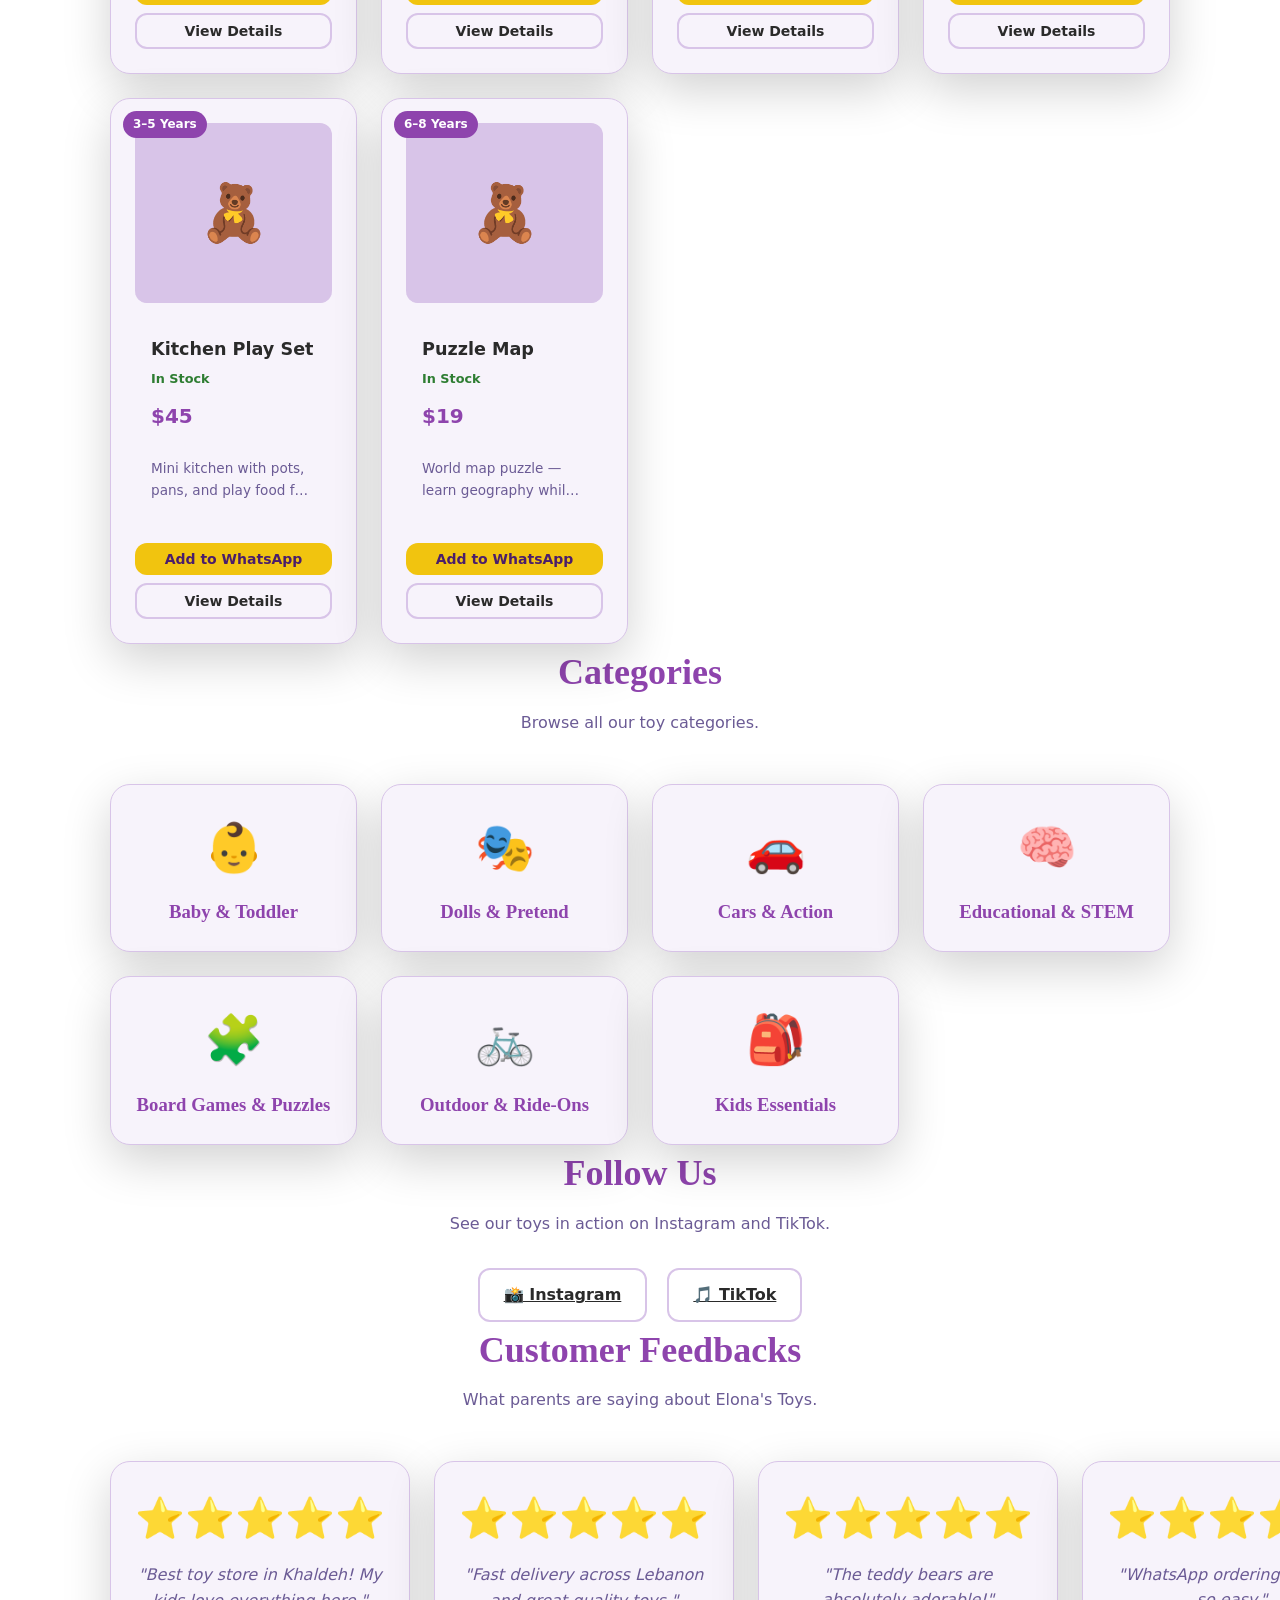
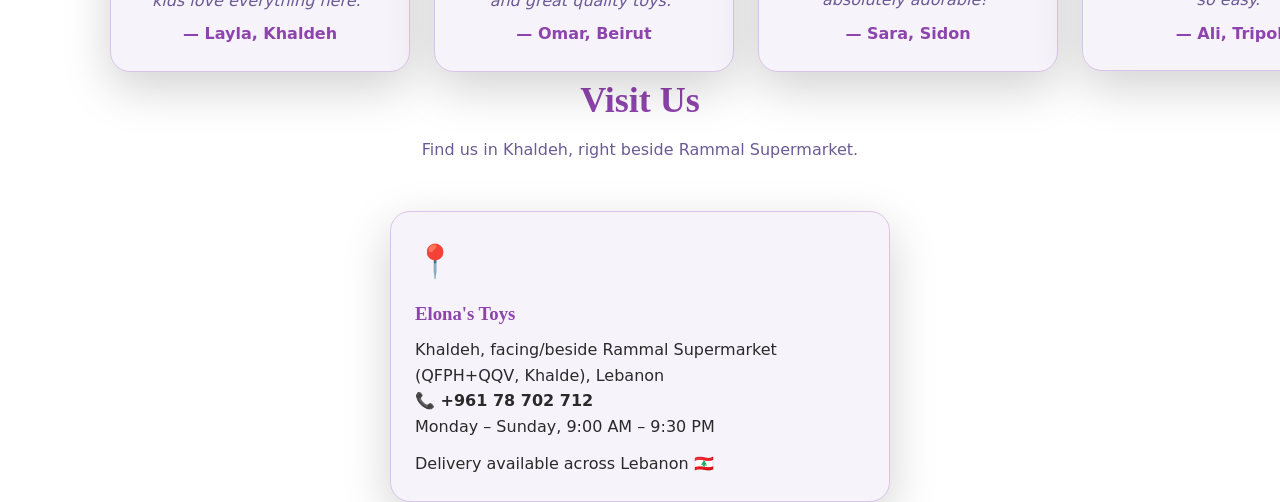
==== commit d2933766: "fix: hero title spans no longer wiped by translation overwrite" ====
--- a/02_PROJECTS/elonas-toys-website/index.html
+++ b/02_PROJECTS/elonas-toys-website/index.html
@@ -42,7 +42,7 @@
 <section class="hero">
   <div class="hero-bg"></div>
   <div class="hero-content">
-    <h1 class="brand-text" data-i18n="hero.title">
+    <h1 class="brand-text">
       <span class="c1">E</span><span class="c2">l</span><span class="c3">o</span><span class="c4">n</span><span class="c5">a</span><span class="c6">'</span><span class="c7">s</span>
       <span class="c7"> </span><span class="c8">T</span><span class="c9">o</span><span class="c10">y</span><span class="c11">s</span>
     </h1>
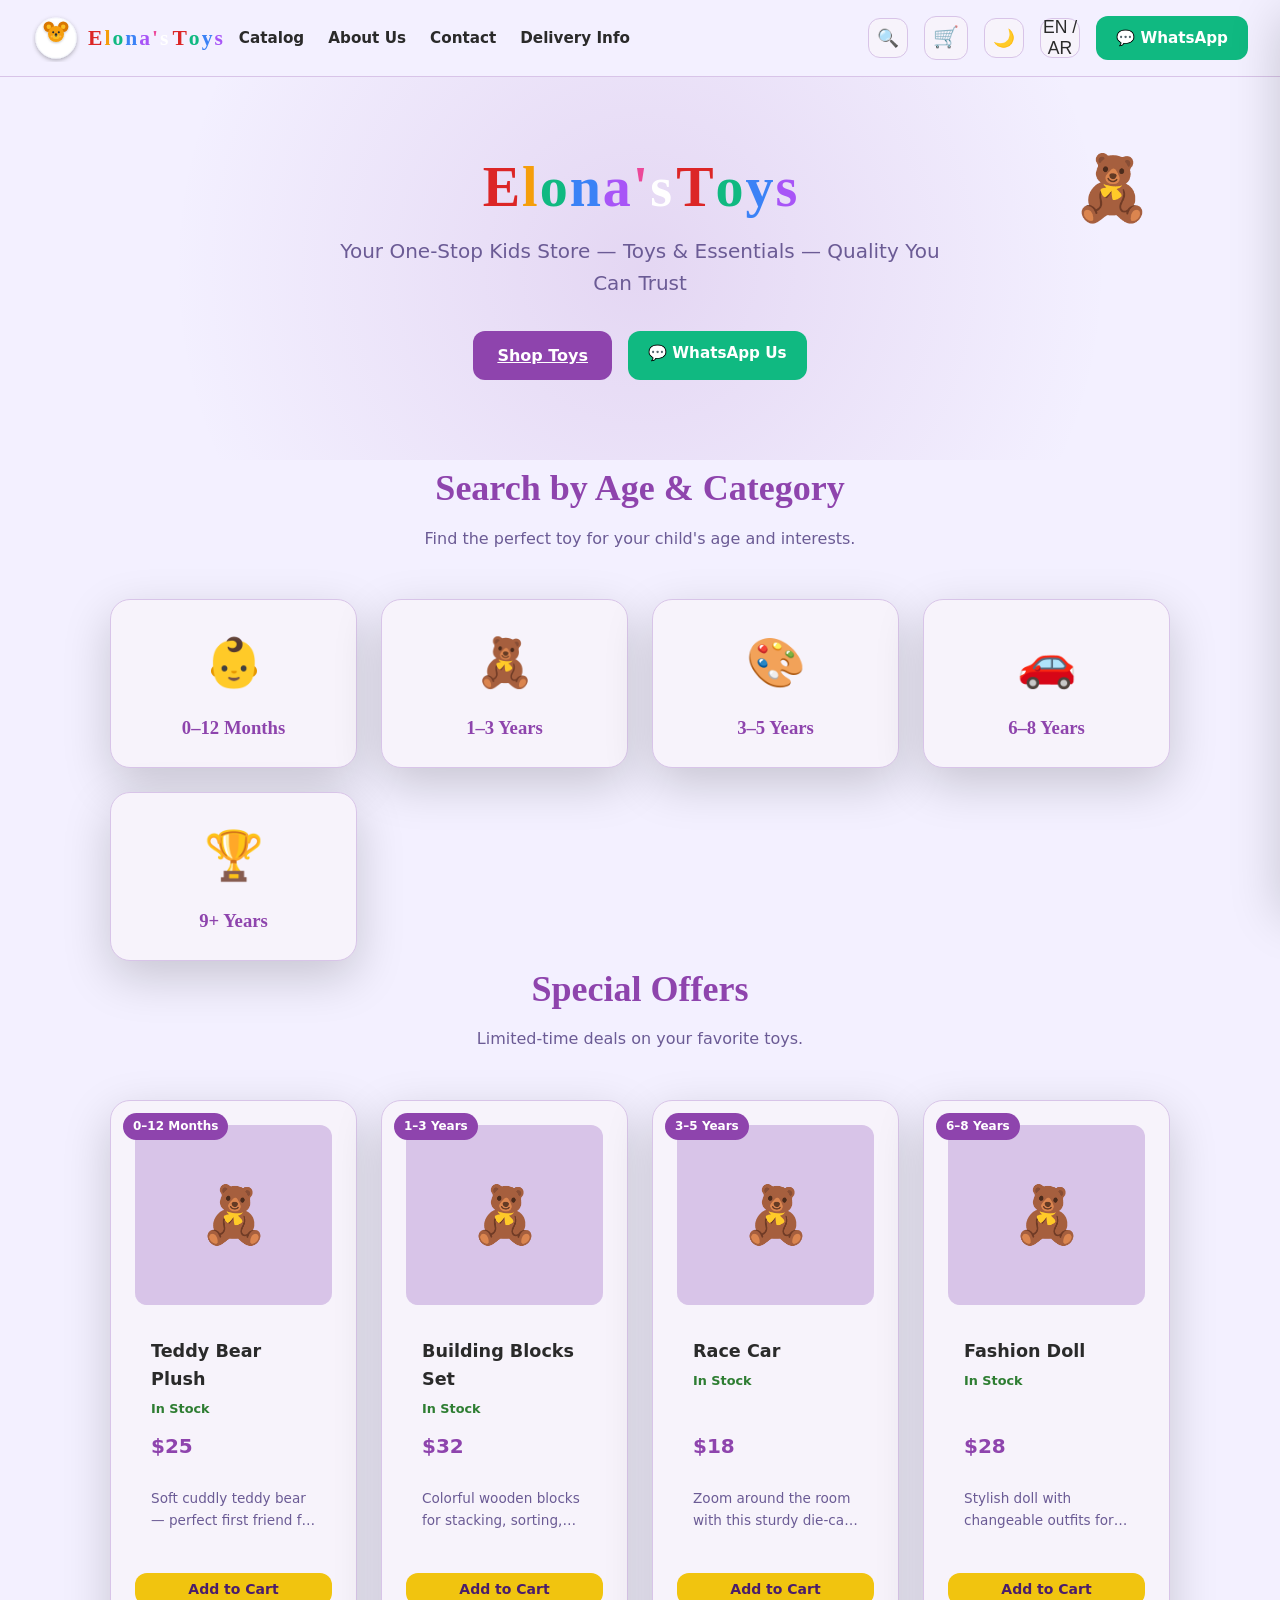
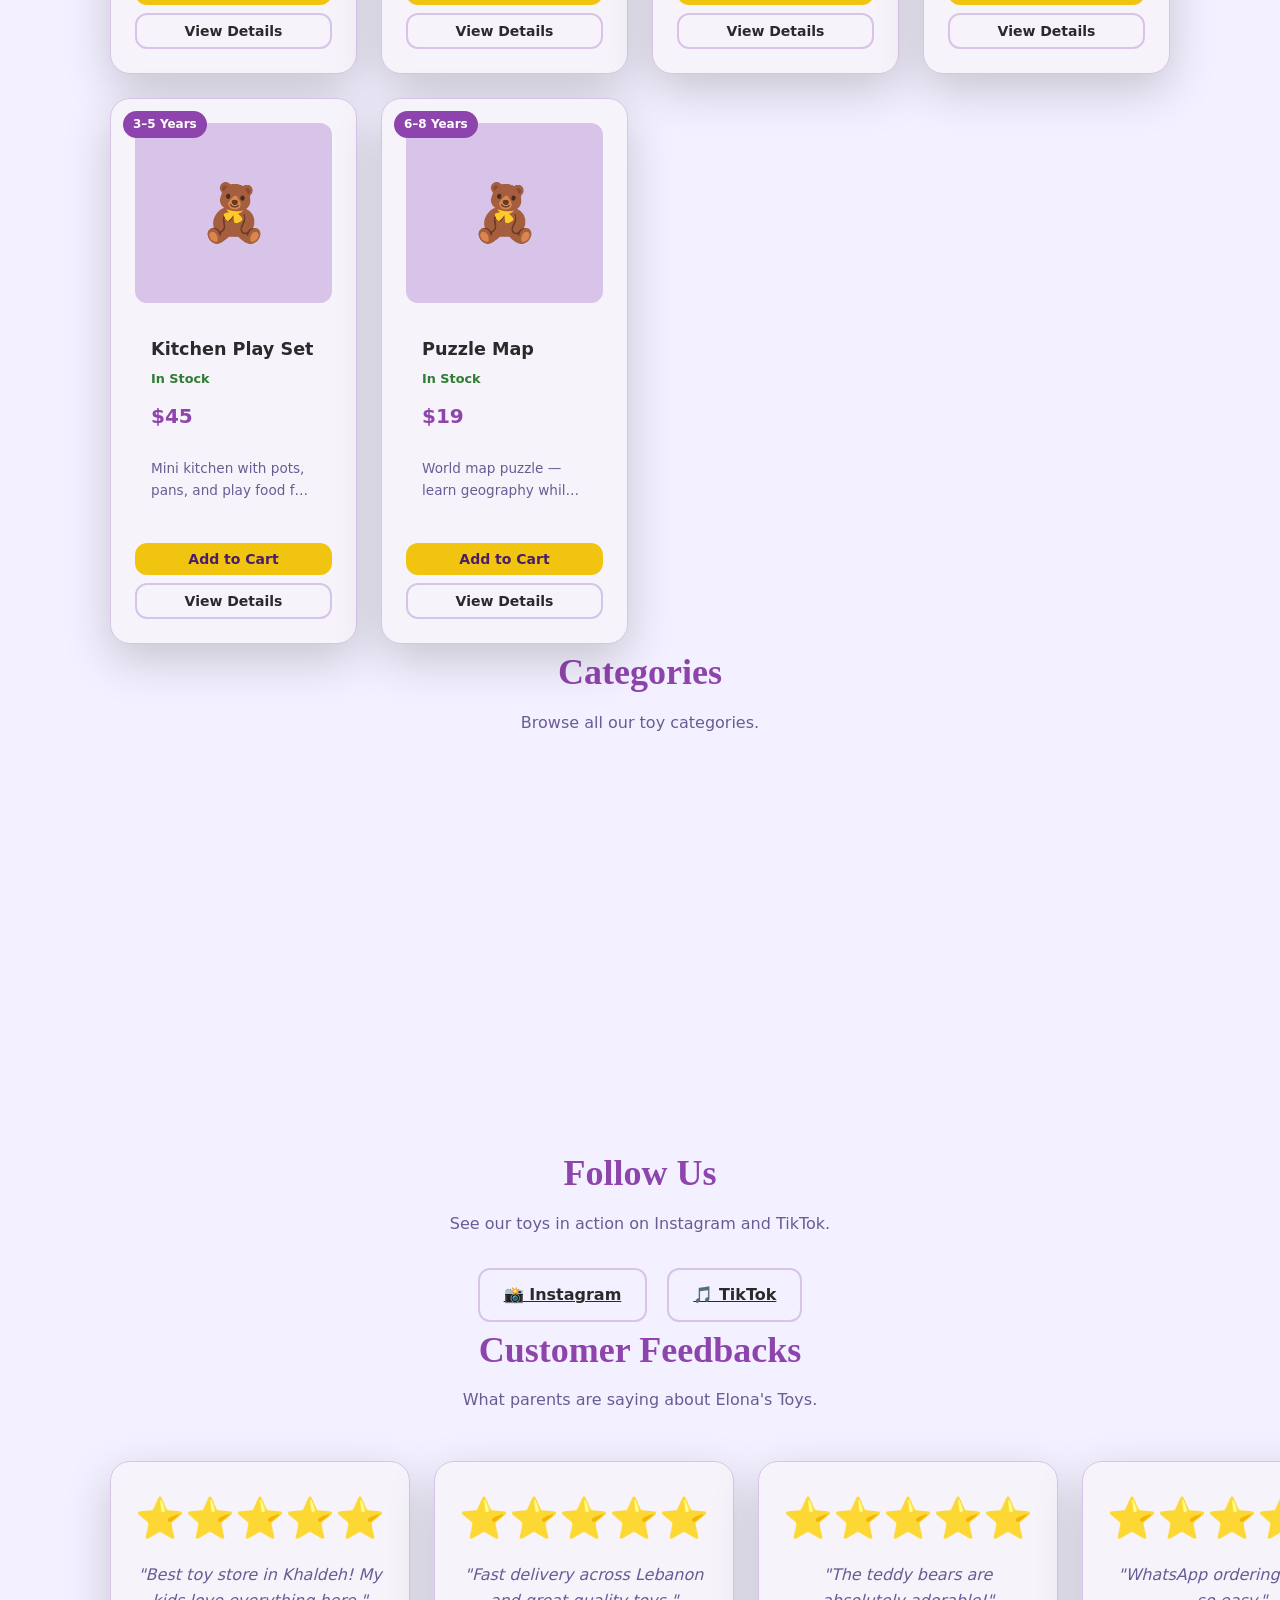
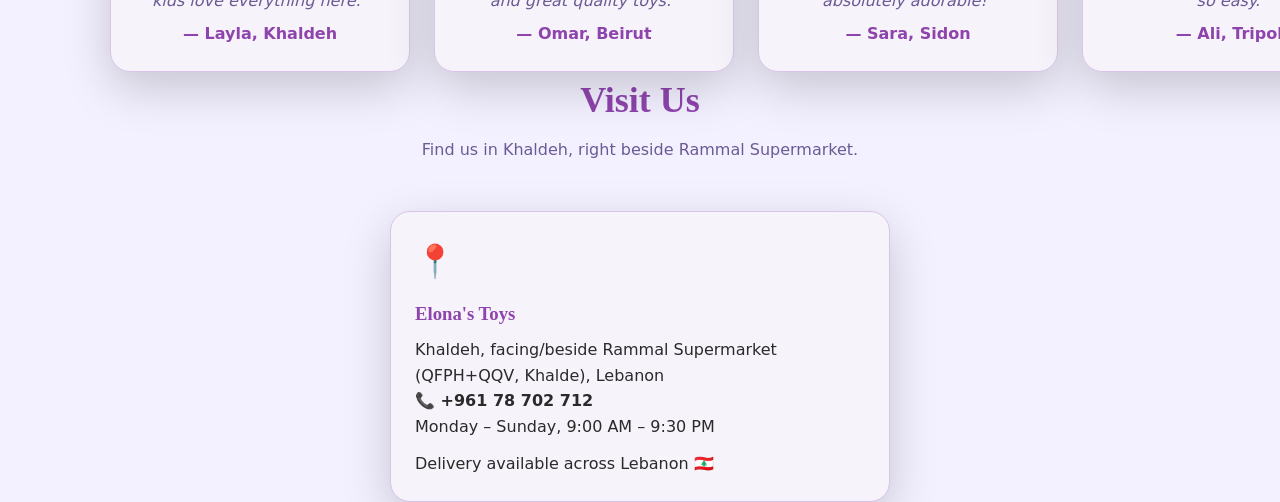
==== commit 9e135de8: "feat: hero WhatsApp button now green with WhatsApp emoji" ====
--- a/02_PROJECTS/elonas-toys-website/index.html
+++ b/02_PROJECTS/elonas-toys-website/index.html
@@ -49,7 +49,7 @@
     <p data-i18n="hero.tagline">Your One-Stop Kids Store — Toys & Essentials — Quality You Can Trust</p>
     <div class="hero-actions">
       <a href="catalog.html" class="btn btn-primary" data-i18n="hero.shop">Shop Toys</a>
-      <a href="https://wa.me/96178702712" class="btn btn-accent" target="_blank" data-i18n="hero.whatsapp">WhatsApp Us</a>
+      <a href="https://wa.me/96178702712" class="whatsapp-cta" target="_blank">💬 WhatsApp Us</a>
     </div>
   </div>
   <div class="mascot-bob">🧸</div>
--- a/02_PROJECTS/elonas-toys-website/style.css
+++ b/02_PROJECTS/elonas-toys-website/style.css
@@ -6,7 +6,7 @@
 
 :root {
   /* Light mode (default) */
-  --color-bg: #FFFFFF;
+  --color-bg: #F3F0FF;
   --color-surface: #F7F3FB;
   --color-border: #D8C4E8;
   --color-text: #2A2A2A;
@@ -198,7 +198,7 @@
   display: flex; align-items: center; justify-content: center;
 }
 .whatsapp-cta {
-  background: var(--color-mascot);
+  background: #10B981;
   color: #fff;
   padding: 10px 20px;
   border-radius: var(--radius-sm);
@@ -208,7 +208,7 @@
   transition: background 0.2s, transform 0.1s;
   white-space: nowrap;
 }
-.whatsapp-cta:hover { background: #E85D1E; transform: translateY(-1px); }
+.whatsapp-cta:hover { background: #059669; transform: translateY(-1px); }
 .whatsapp-cta:active { transform: scale(0.97); }
 
 /* Mobile nav toggle */
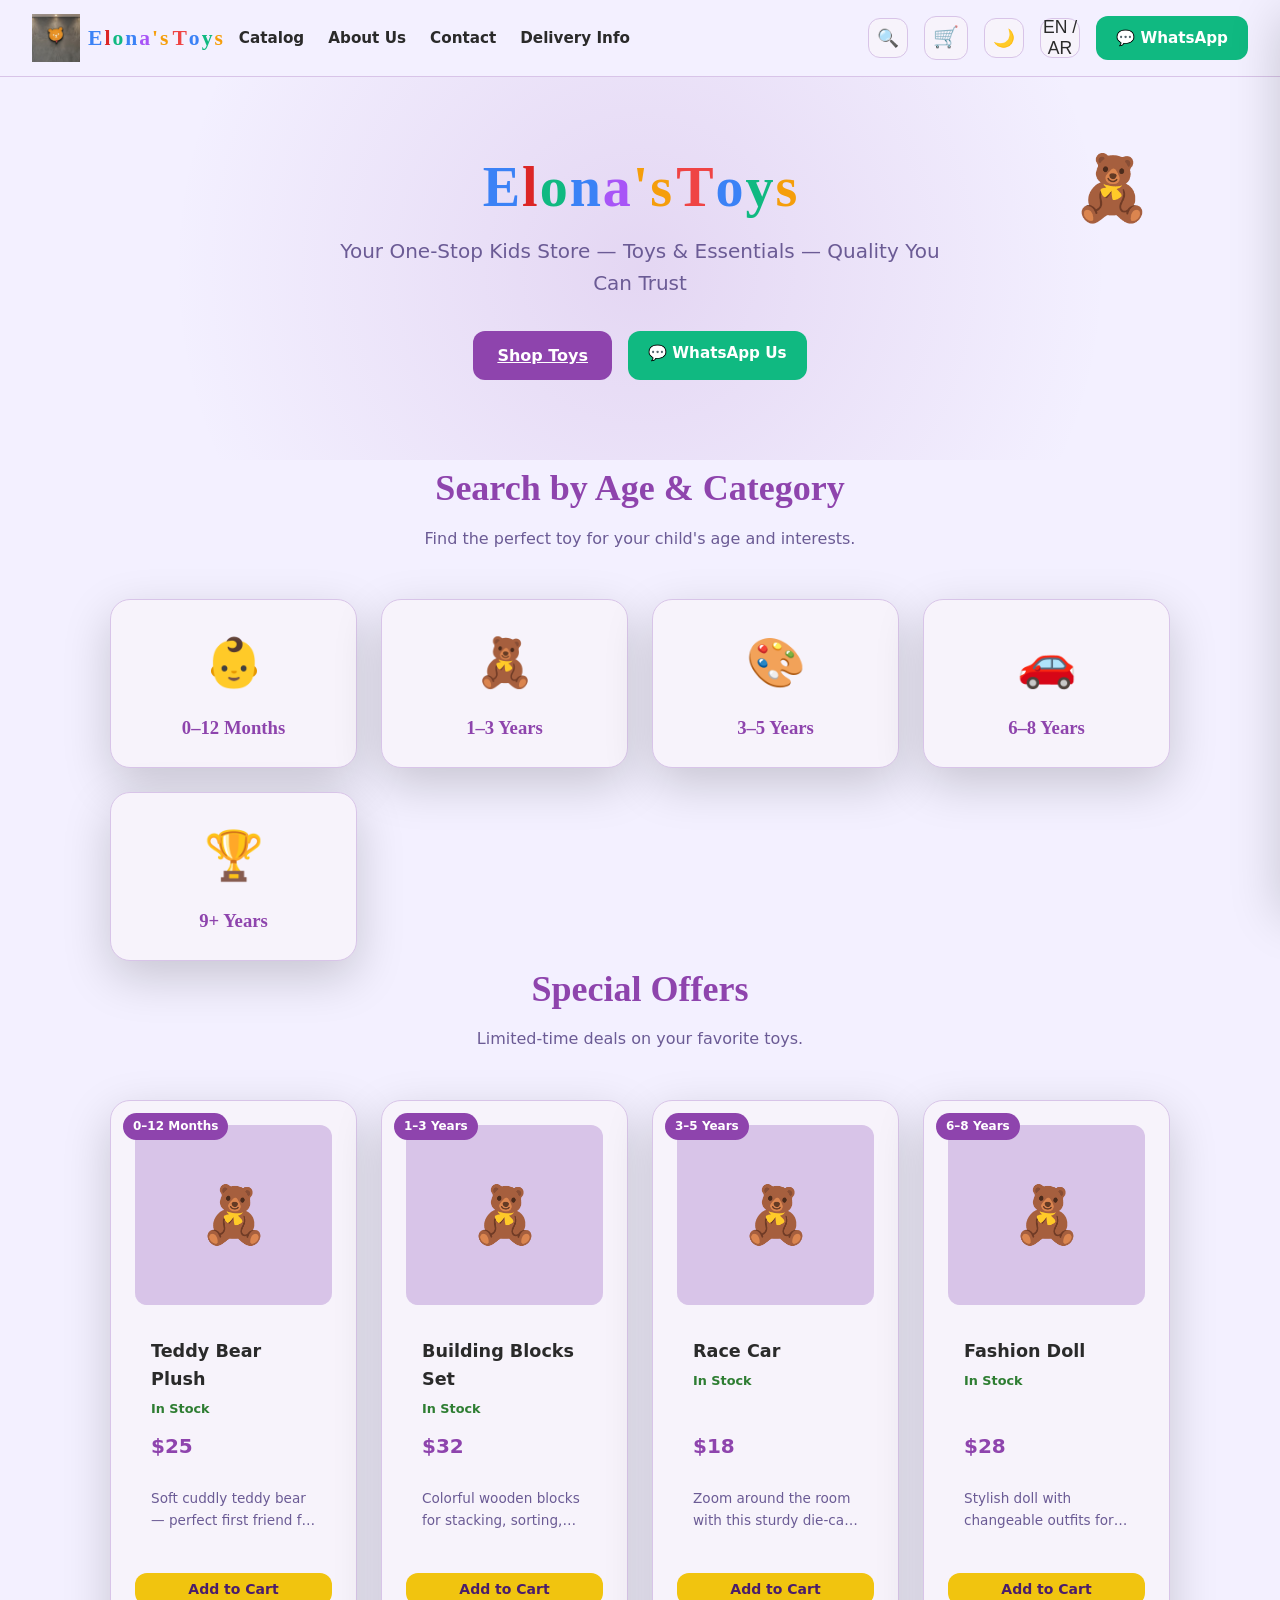
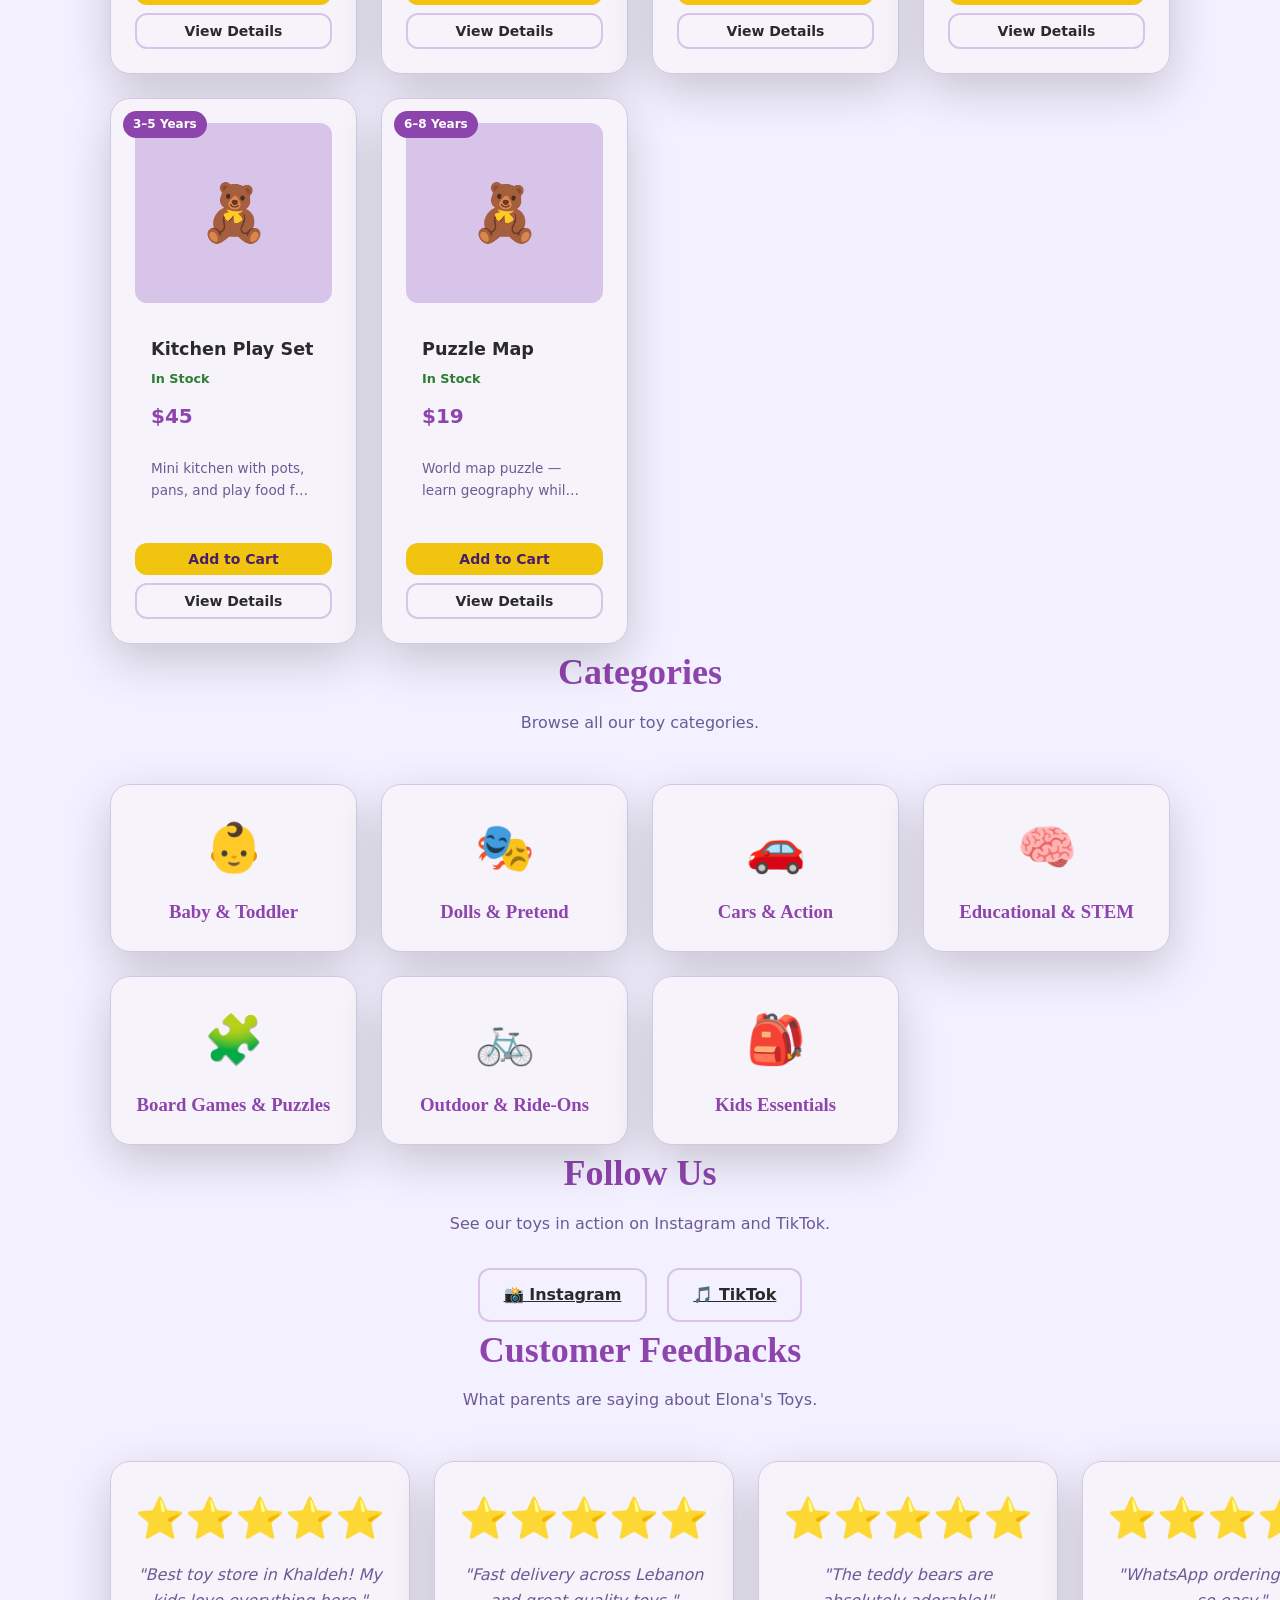
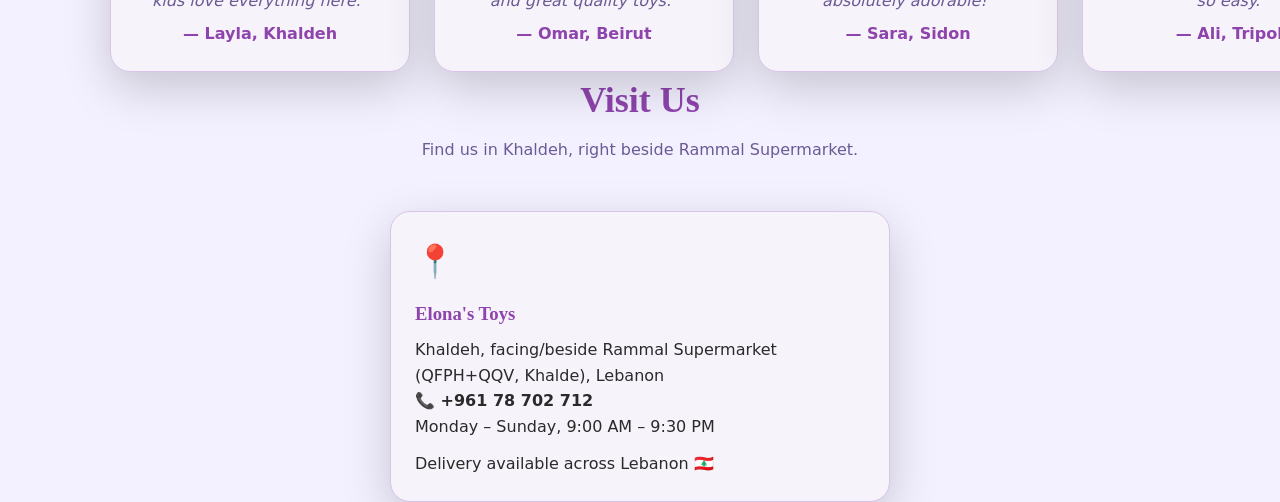
==== commit 86c5264c: "feat: use actual bear logo image (cropped/resized to 200x200)" ====
--- a/02_PROJECTS/elonas-toys-website/index.html
+++ b/02_PROJECTS/elonas-toys-website/index.html
@@ -15,7 +15,7 @@
 <header>
   <div class="header-left">
     <a href="index.html" class="logo">
-      <img src="assets/logo.svg" alt="Elona's Toys logo">
+      <img src="assets/logo.jpg" alt="Elona's Toys logo">
       <span class="brand-text">
         <span class="c1">E</span><span class="c2">l</span><span class="c3">o</span><span class="c4">n</span><span class="c5">a</span><span class="c6">'</span><span class="c7">s</span>
         <span class="c7"> </span><span class="c8">T</span><span class="c9">o</span><span class="c10">y</span><span class="c11">s</span>
--- a/02_PROJECTS/elonas-toys-website/style.css
+++ b/02_PROJECTS/elonas-toys-website/style.css
@@ -134,17 +134,17 @@
   align-items: center;
   gap: 2px;
 }
-.brand-text .c1 { color: #dc2626; }
-.brand-text .c2 { color: #f59e0b; }
+.brand-text .c1 { color: #3b82f6; }
+.brand-text .c2 { color: #dc2626; }
 .brand-text .c3 { color: #10b981; }
 .brand-text .c4 { color: #3b82f6; }
 .brand-text .c5 { color: #a855f7; }
-.brand-text .c6 { color: #ec4899; }
-.brand-text .c7 { color: #ffffff; }
-.brand-text .c8 { color: #dc2626; }
-.brand-text .c9 { color: #10b981; }
-.brand-text .c10 { color: #3b82f6; }
-.brand-text .c11 { color: #a855f7; }
+.brand-text .c6 { color: #f59e0b; }
+.brand-text .c7 { color: #f59e0b; }
+.brand-text .c8 { color: #ef4444; }
+.brand-text .c9 { color: #3b82f6; }
+.brand-text .c10 { color: #10b981; }
+.brand-text .c11 { color: #f59e0b; }
 .nav-links { display: flex; gap: 24px; }
 .nav-links a {
   color: var(--color-text);
@@ -288,7 +288,7 @@
 .product-stock { font-size: 0.85rem; font-weight: 600; }
 .product-stock.in-stock { color: #2E7D32; }
 .product-stock.low-stock { color: #F9A825; }
-.product-stock.out-stock { color: #C62828; }
+.product-stock.out-of-stock { color: #C62828; }
 .product-name { font-size: 1.15rem; font-weight: 700; margin-bottom: 4px; }
 .product-price { font-size: 1.25rem; font-weight: 700; color: var(--color-primary); }
 .product-actions { margin-top: auto; }
@@ -334,6 +334,7 @@
   background: var(--color-surface); color: var(--color-text); cursor: pointer;
   font-size: 0.9rem; transition: all 0.2s;
 }
+.chip[data-filter="budget"] { border-radius: 10px; }
 .chip.active { background: var(--color-primary); color: #fff; border-color: var(--color-primary); }
 .chip:hover { border-color: var(--color-primary); }
 
@@ -432,7 +433,7 @@
 }
 .product-stock.in-stock { color: #2E7D32; }
 .product-stock.low-stock { color: #F9A825; }
-.product-stock.out-stock { color: #C62828; }
+.product-stock.out-of-stock { color: #C62828; }
 .product-price {
   font-size: 1.25rem;
   font-weight: 700;
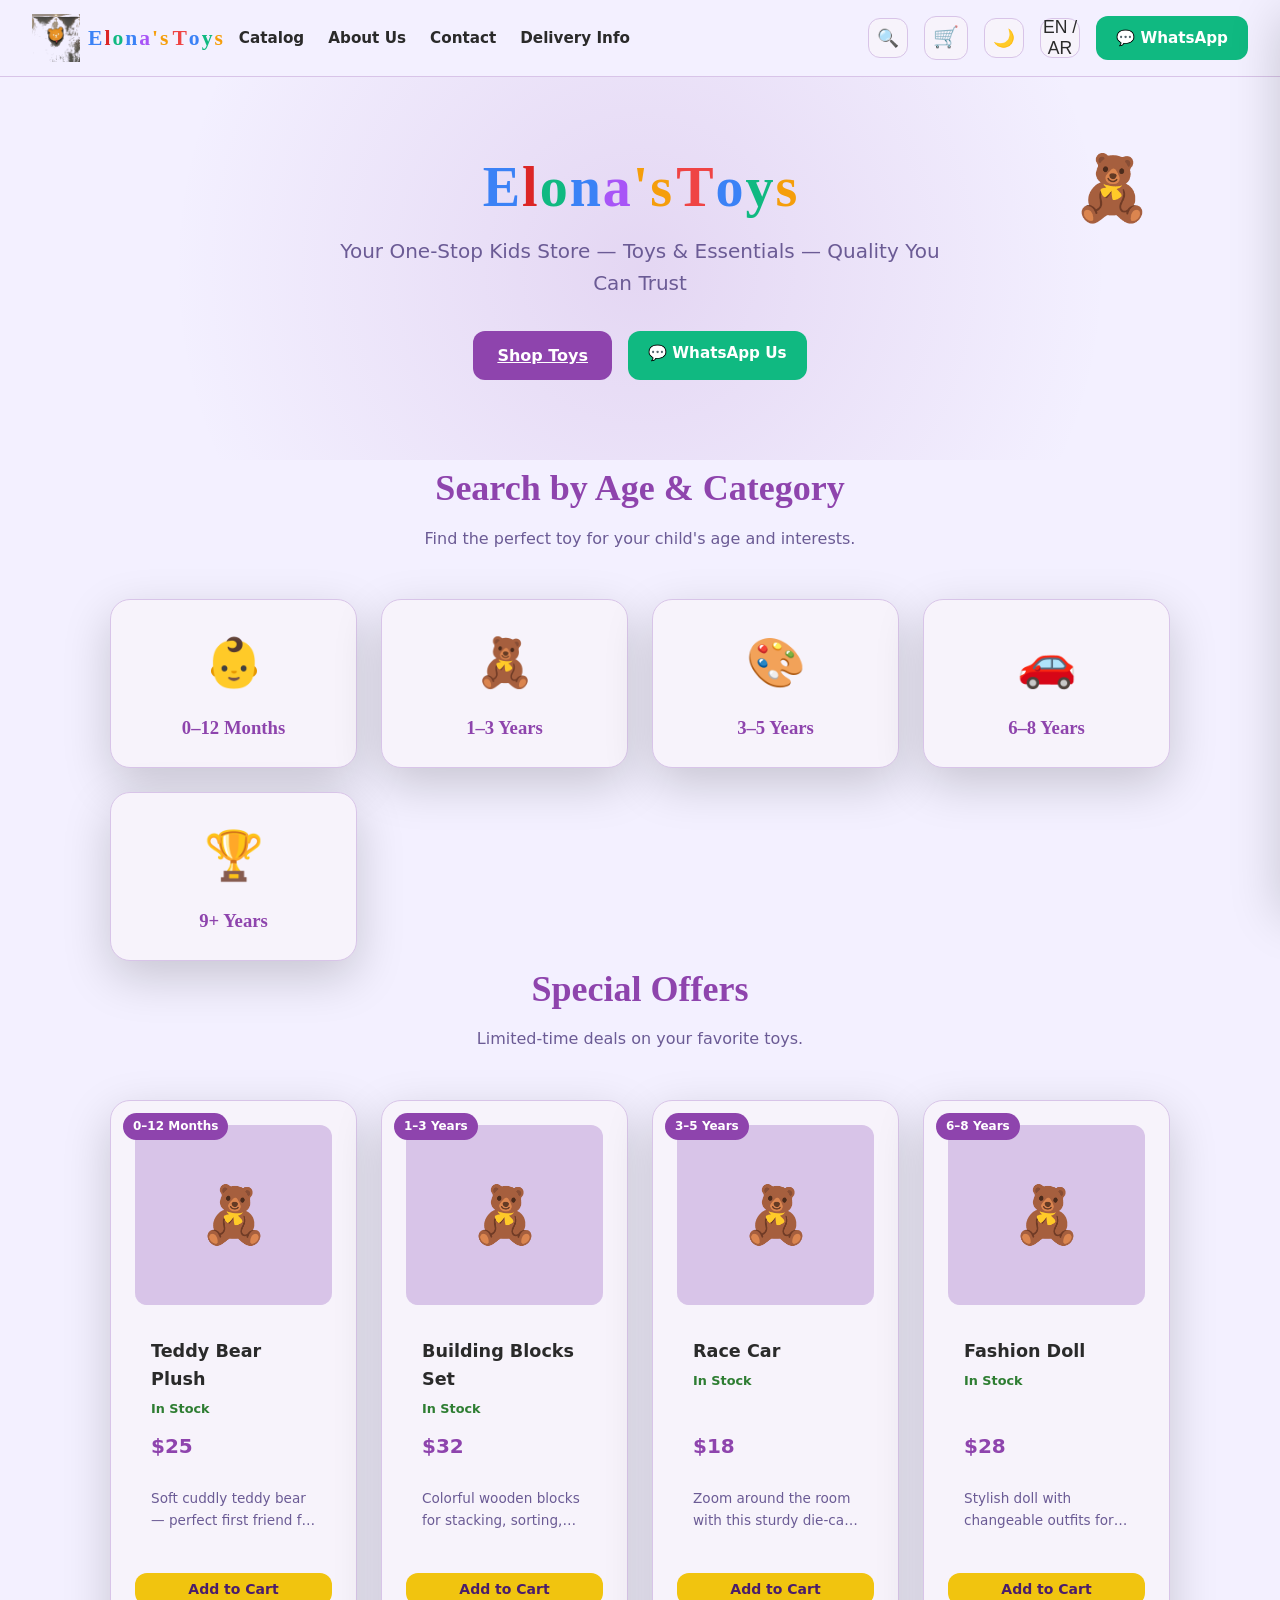
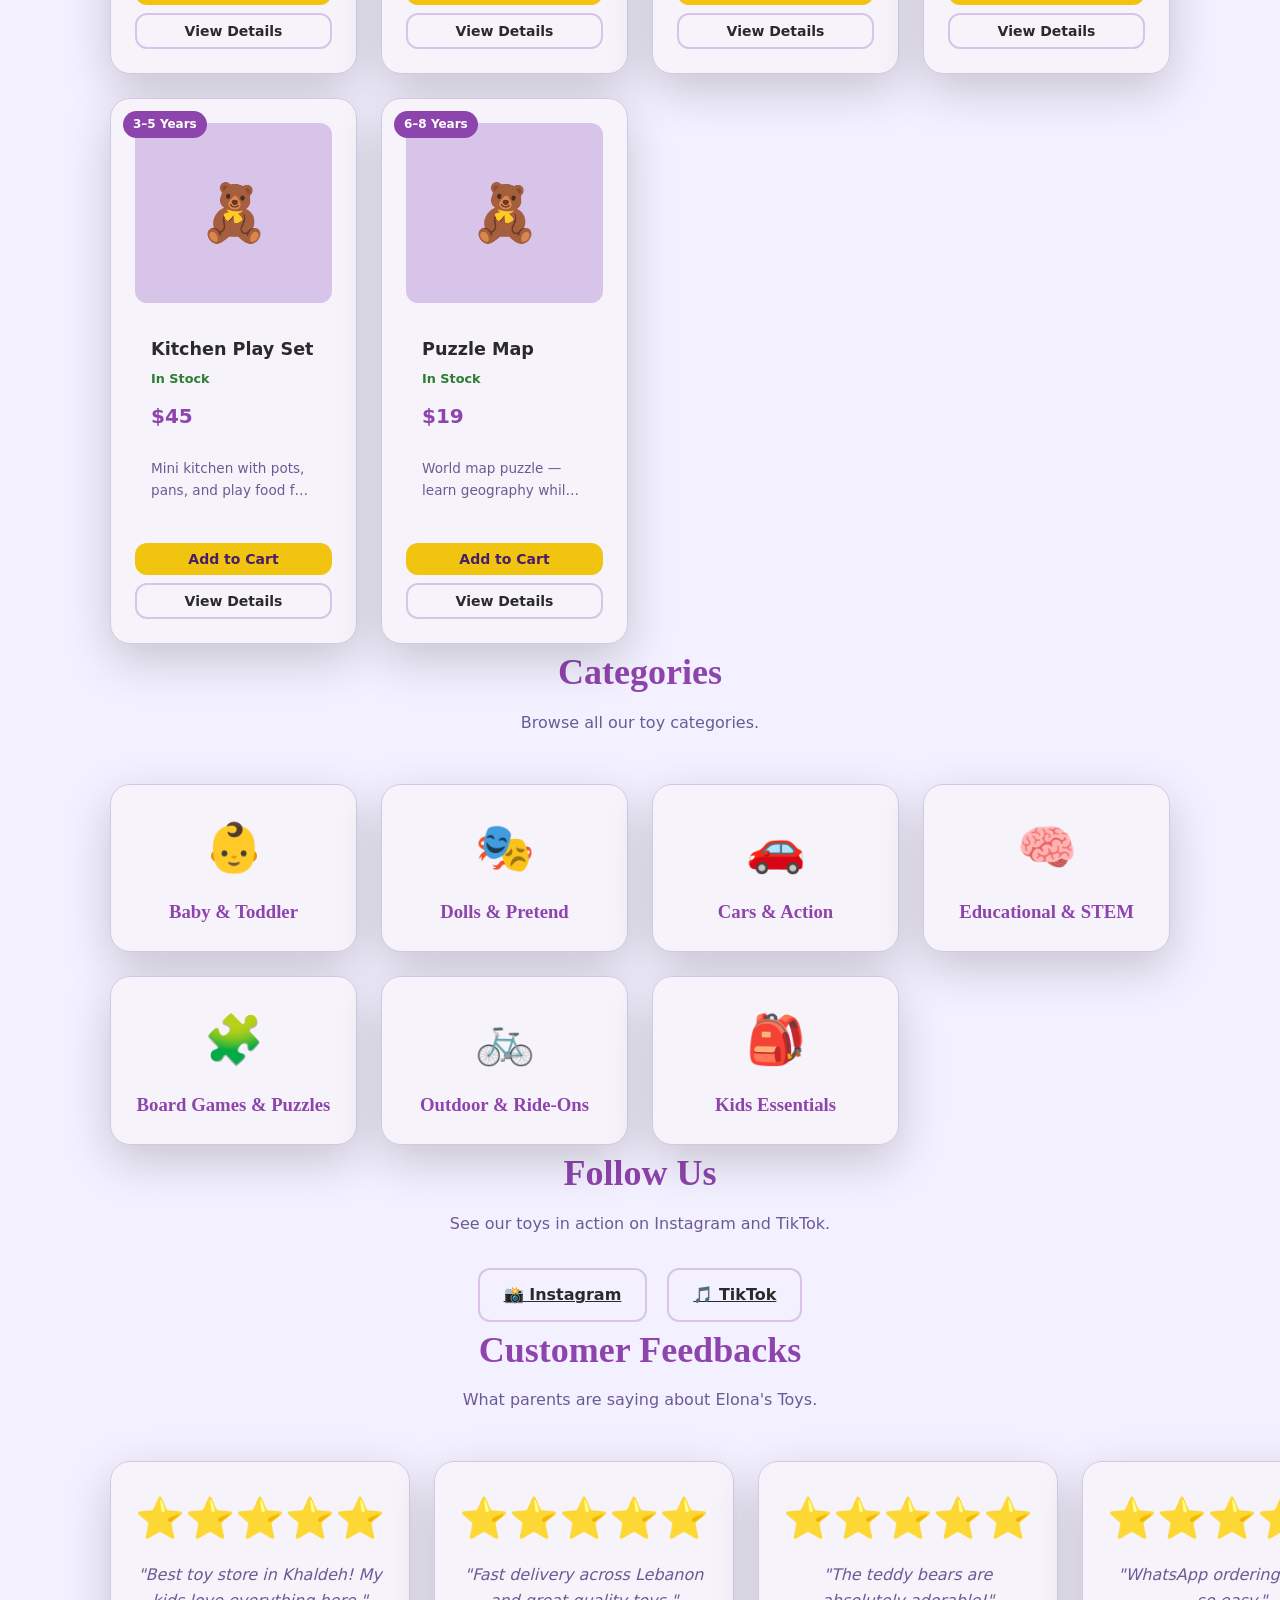
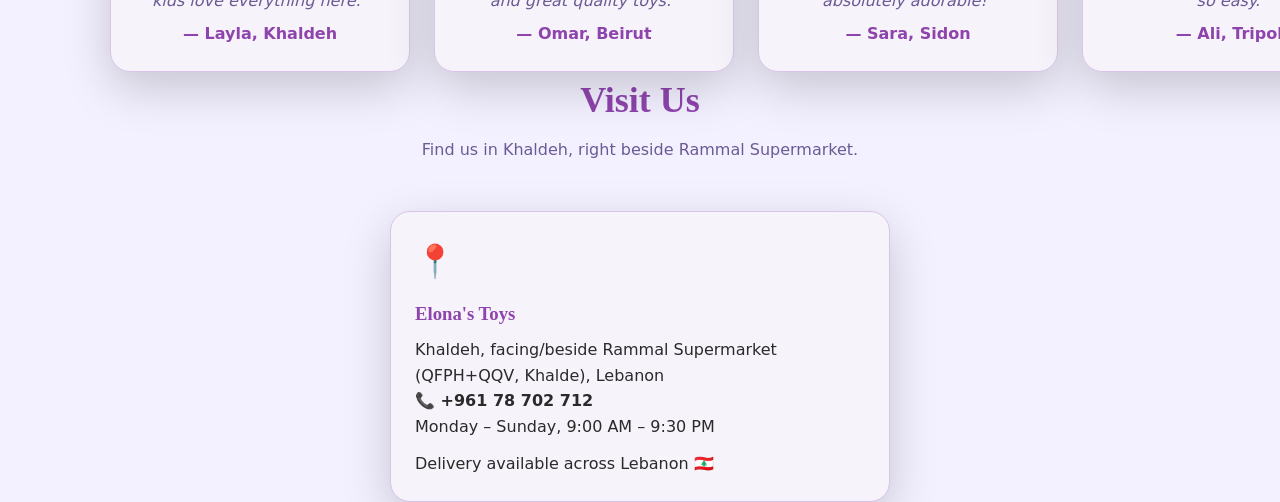
==== commit 0475bae1: "fix: logo background removed, transparent PNG for header" ====
--- a/02_PROJECTS/elonas-toys-website/index.html
+++ b/02_PROJECTS/elonas-toys-website/index.html
@@ -15,7 +15,7 @@
 <header>
   <div class="header-left">
     <a href="index.html" class="logo">
-      <img src="assets/logo.jpg" alt="Elona's Toys logo">
+      <img src="assets/logo.png" alt="Elona's Toys logo">
       <span class="brand-text">
         <span class="c1">E</span><span class="c2">l</span><span class="c3">o</span><span class="c4">n</span><span class="c5">a</span><span class="c6">'</span><span class="c7">s</span>
         <span class="c7"> </span><span class="c8">T</span><span class="c9">o</span><span class="c10">y</span><span class="c11">s</span>
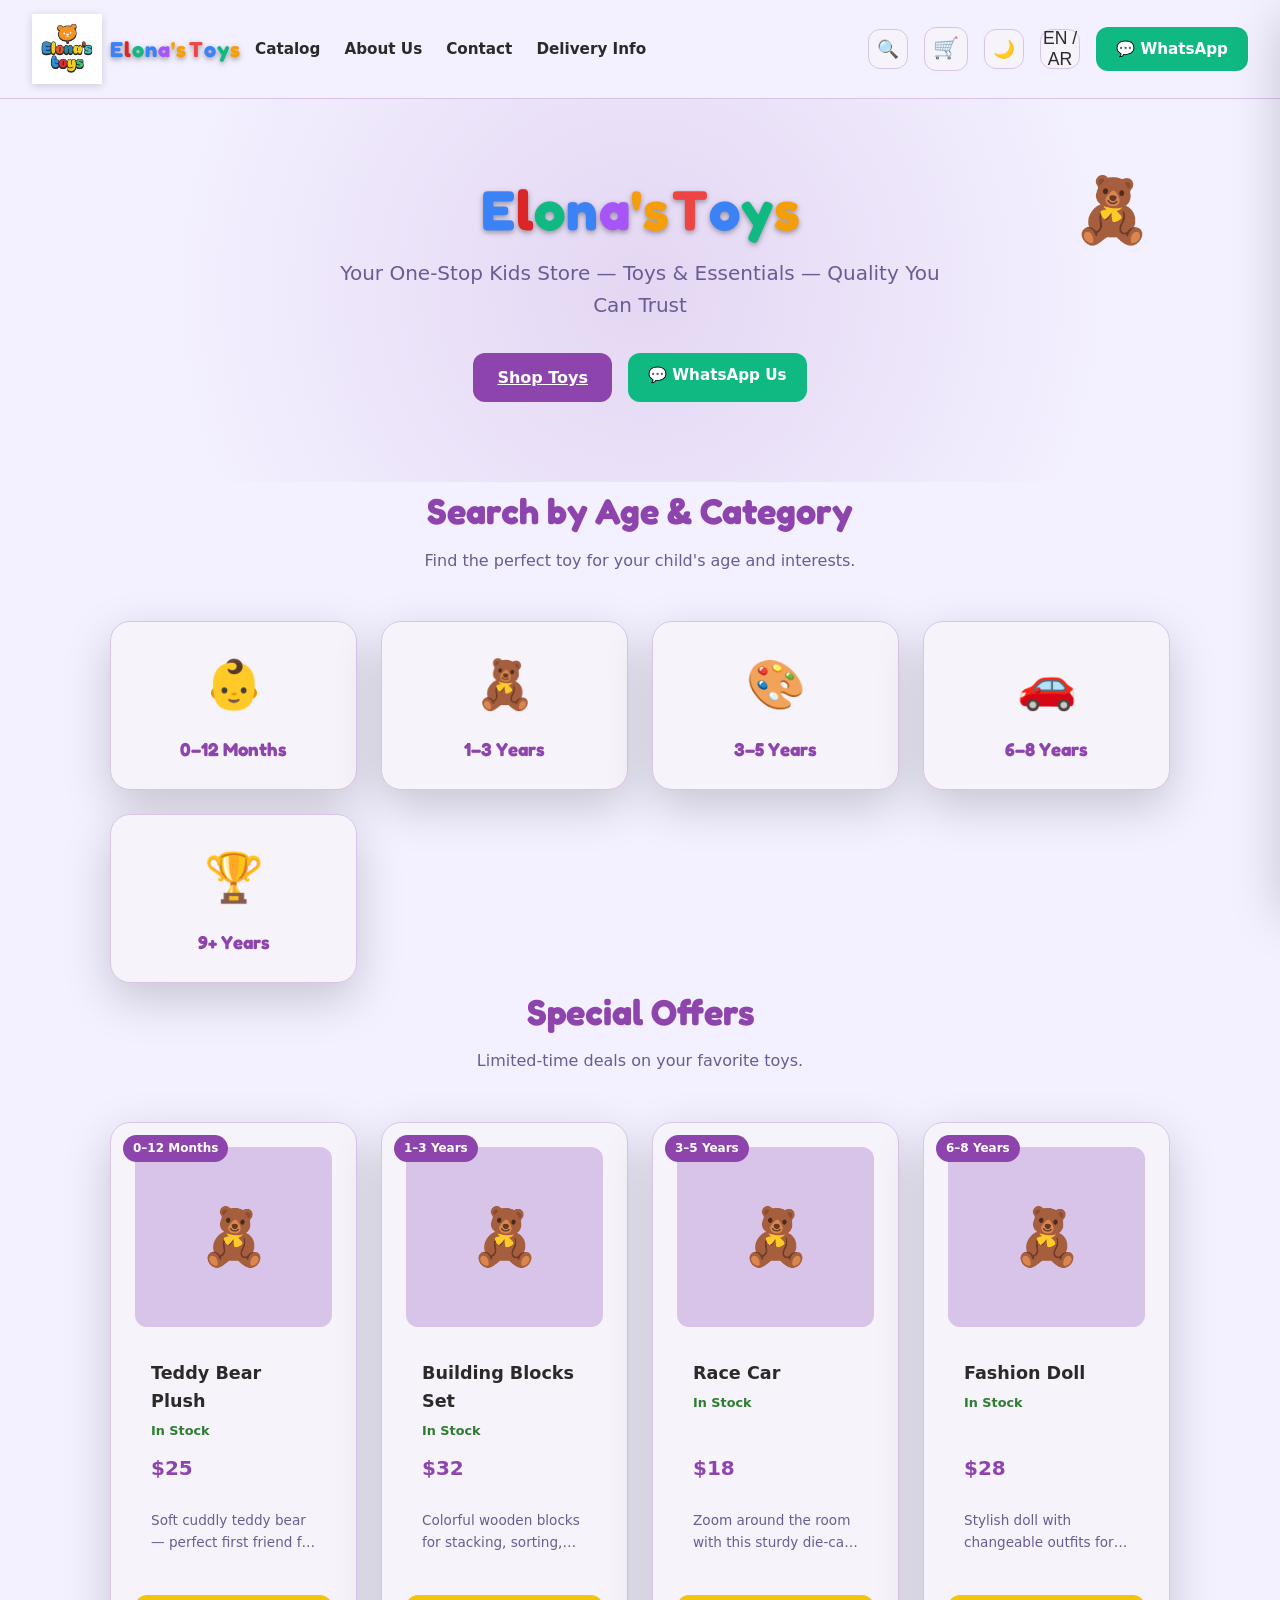
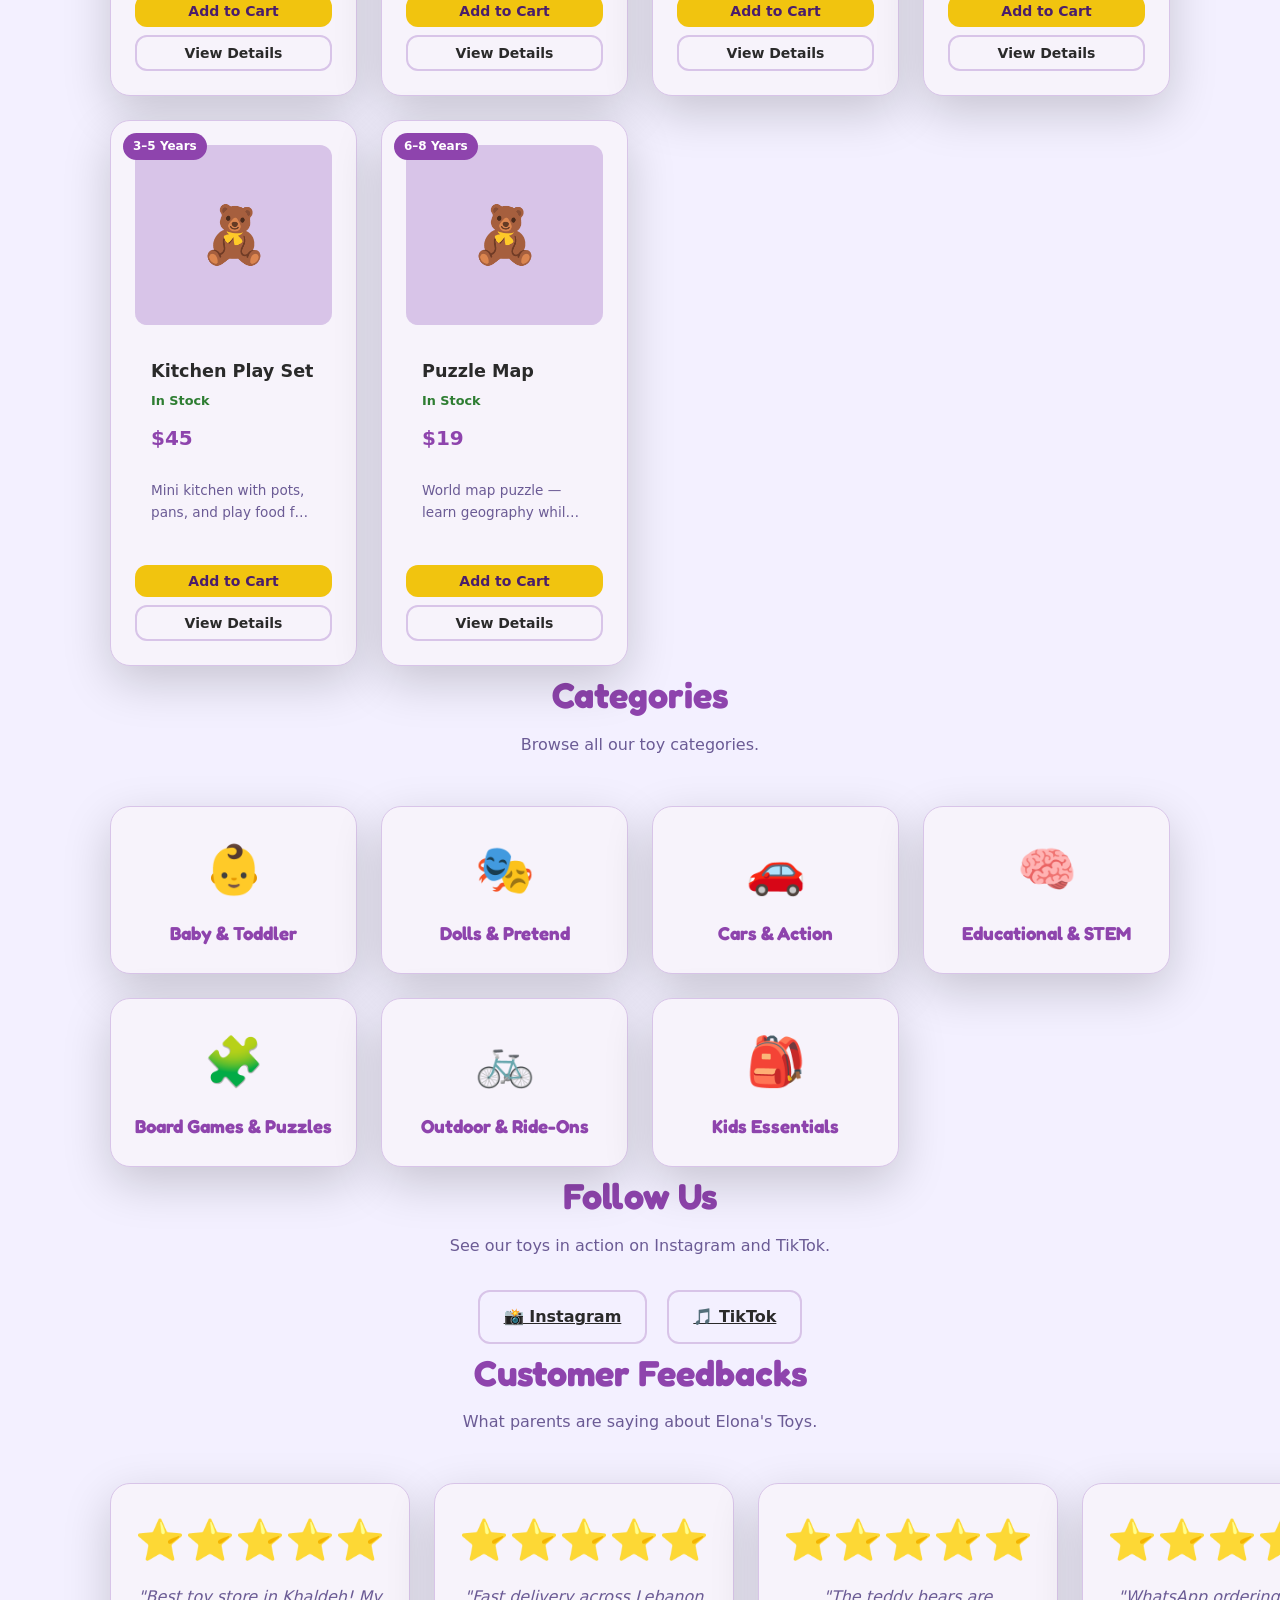
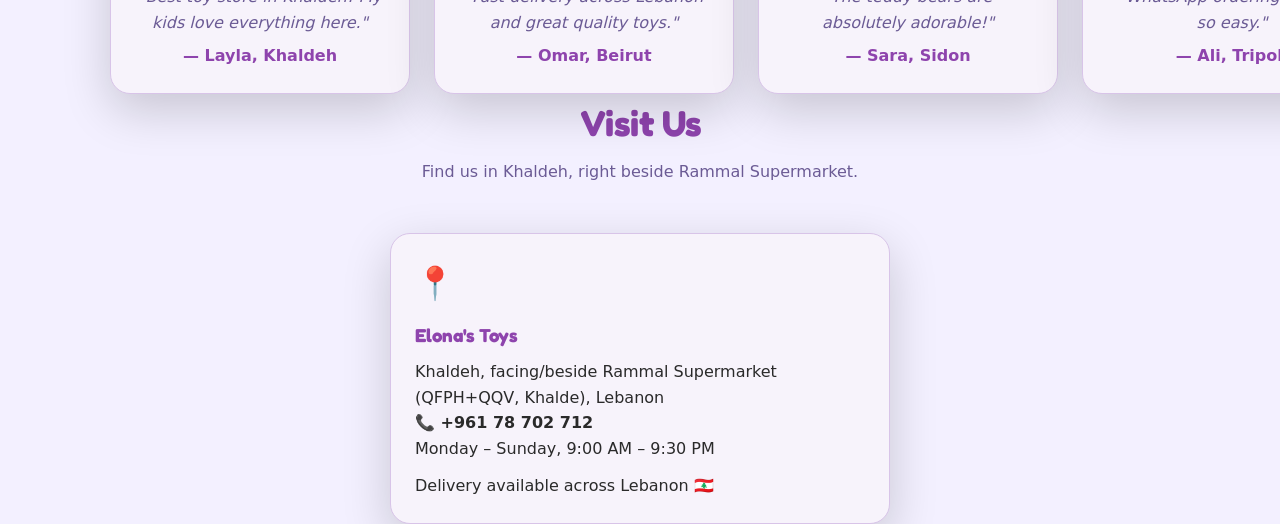
==== commit 6326cf62: "feat: Elona's Toys website v1.0 — brand polish, Fredoka font, logo assets, duplicate-ID fixes - Repl" ====
--- a/02_PROJECTS/elonas-toys-website/index.html
+++ b/02_PROJECTS/elonas-toys-website/index.html
@@ -6,9 +6,9 @@
 <title>Elona's Toys — Your One-Stop Kids Store</title>
 <link rel="preconnect" href="https://fonts.googleapis.com">
 <link rel="preconnect" href="https://fonts.gstatic.com" crossorigin>
-<link href="https://fonts.googleapis.com/css2?family=Permanent+Marker&family=Cairo:wght@400;700&family=Lalezar&display=swap" rel="stylesheet">
+<link href="https://fonts.googleapis.com/css2?family=Fredoka:wght@600;700&family=Cairo:wght@400;700&family=Lalezar&display=swap" rel="stylesheet">
 <link rel="stylesheet" href="style.css">
-<link rel="icon" type="image/svg+xml" href="data:image/svg+xml,%3Csvg xmlns='http://www.w3.org/2000/svg' viewBox='0 0 100 100'%3E%3Ccircle cx='50' cy='50' r='45' fill='white'/%3E%3Ctext x='50' y='60' font-size='50' text-anchor='middle' font-family='Arial'%3E%3C%2Ftext%3E%3C%2Fsvg%3E">
+<link rel="icon" type="image/svg+xml" href="assets/favicon.svg">
 </head>
 <body>
 <!-- Header -->
@@ -62,7 +62,7 @@
     <p>Find the perfect toy for your child's age and interests.</p>
   </div>
   <div class="grid grid-cols-4">
-    <a href="catalog.html?age=0%20%E2%80%93%2012%20Months" class="card text-center fade-in" style="text-decoration:none; color:inherit;">
+    <a href="catalog.html?age=0%E2%80%9312%20Months" class="card text-center fade-in" style="text-decoration:none; color:inherit;">
       <div style="font-size:3rem; margin-bottom:12px;">👶</div>
       <h3 style="font-family:var(--font-heading); color:var(--color-primary);">0–12 Months</h3>
     </a>
@@ -198,12 +198,12 @@
     <button class="modal-close" id="modalClose">×</button>
     <h2>Search Toys</h2>
     <div class="search-form">
-      <input type="text" id="searchInput" placeholder="Search by name, age, or category...">
+      <input type="text" id="modalSearchInput" placeholder="Search by name, age, or category...">
     </div>
     <div style="font-weight:600; margin-bottom:12px;" data-i18n="filter.age">Filter by Age</div>
-    <div class="filter-chips" id="ageFilterContainer"></div>
+    <div class="filter-chips" id="modalAgeFilterContainer"></div>
     <div style="font-weight:600; margin-top:16px; margin-bottom:12px;" data-i18n="filter.category">Filter by Category</div>
-    <div class="filter-chips" id="categoryFilterContainer"></div>
+    <div class="filter-chips" id="modalCategoryFilterContainer"></div>
   </div>
 </div>
 
--- a/02_PROJECTS/elonas-toys-website/style.css
+++ b/02_PROJECTS/elonas-toys-website/style.css
@@ -21,7 +21,7 @@
   --radius: 20px;
   --radius-sm: 12px;
   --transition: 0.25s ease;
-  --font-heading: "Permanent Marker", cursive;
+  --font-heading: "Fredoka", cursive, sans-serif;
   --font-body: system-ui, -apple-system, BlinkMacSystemFont, "Segoe UI", Roboto, "Helvetica Neue", Arial, sans-serif;
 }
 
@@ -119,9 +119,10 @@
   gap: 8px;
 }
 .logo img {
-  width: 48px;
+  width: 70px;
   height: auto;
   display: block;
+  filter: drop-shadow(0 2px 4px rgba(0,0,0,0.15));
 }
 .logo .bear-icon { display: none; }
 
@@ -133,6 +134,9 @@
   display: inline-flex;
   align-items: center;
   gap: 2px;
+  letter-spacing: -1px;
+  text-shadow: 0 2px 4px rgba(0,0,0,0.18);
+  filter: drop-shadow(0 2px 3px rgba(0,0,0,0.2));
 }
 .brand-text .c1 { color: #3b82f6; }
 .brand-text .c2 { color: #dc2626; }
